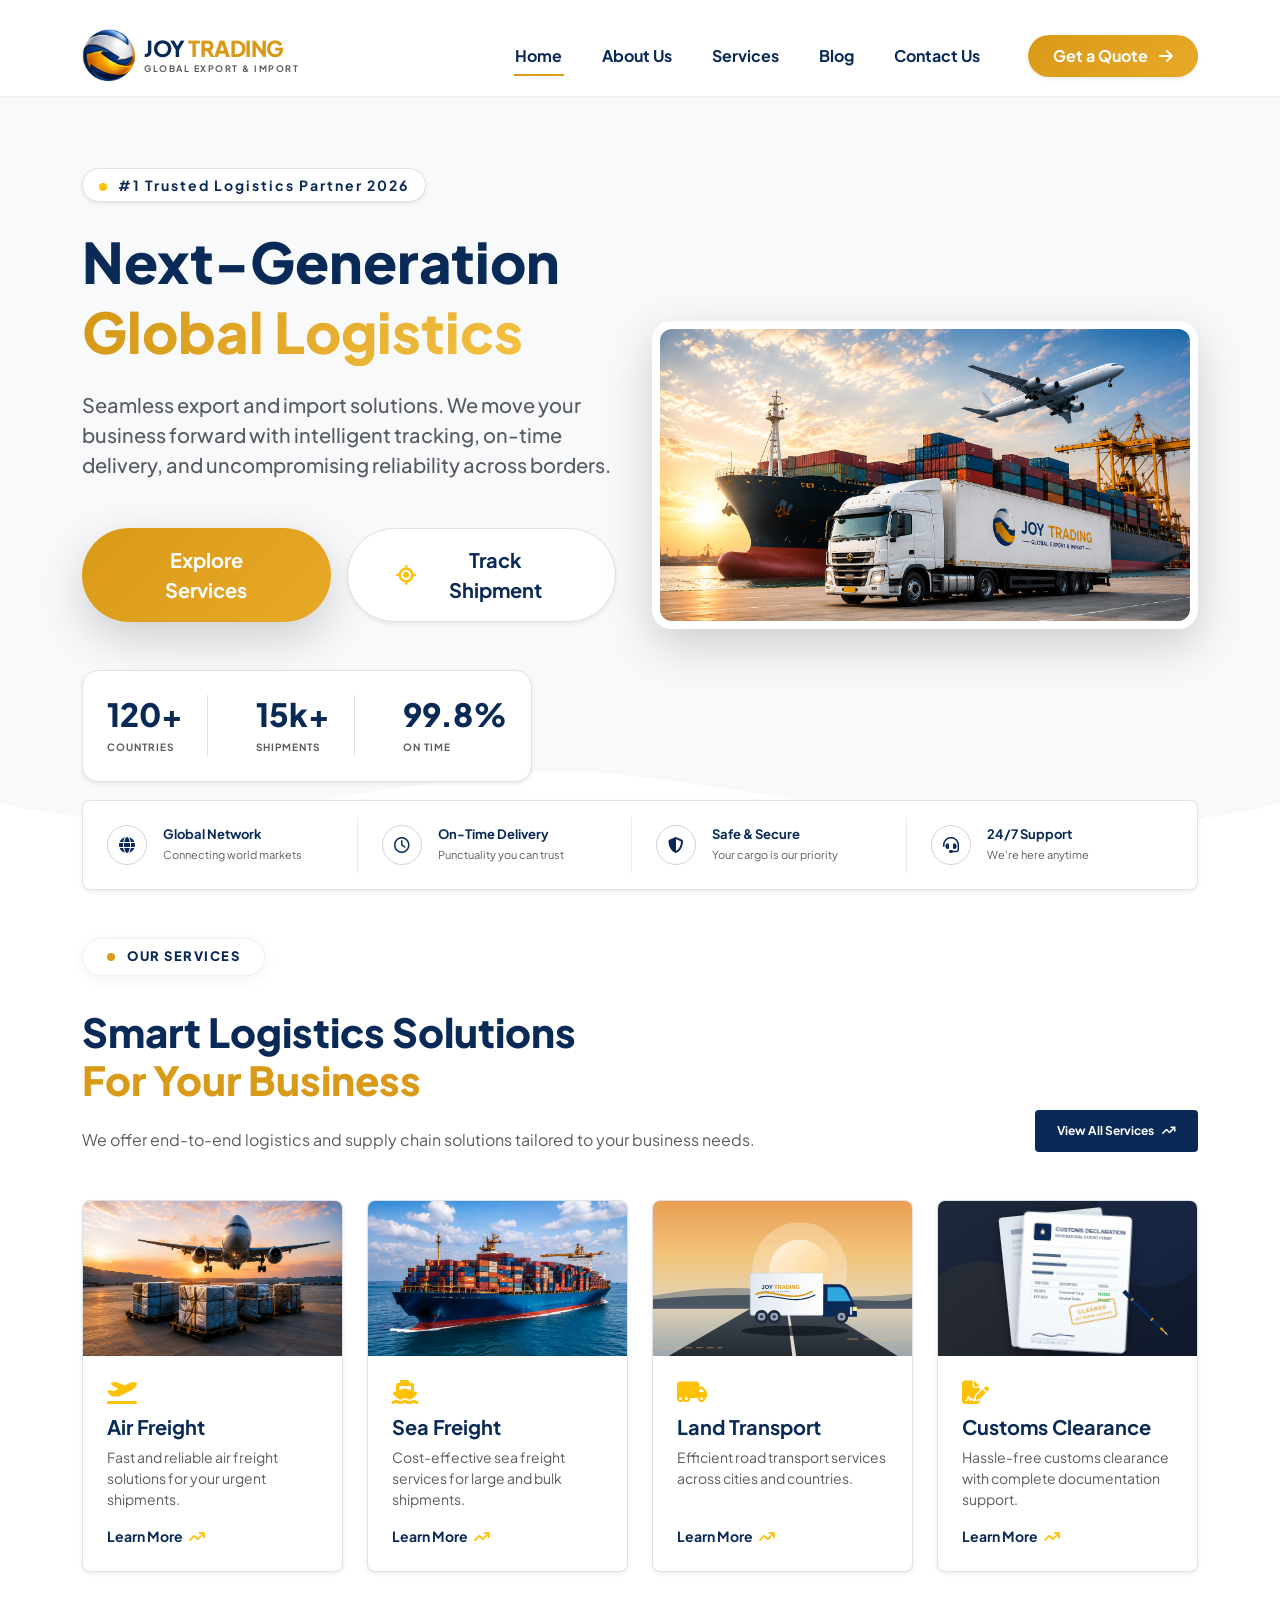
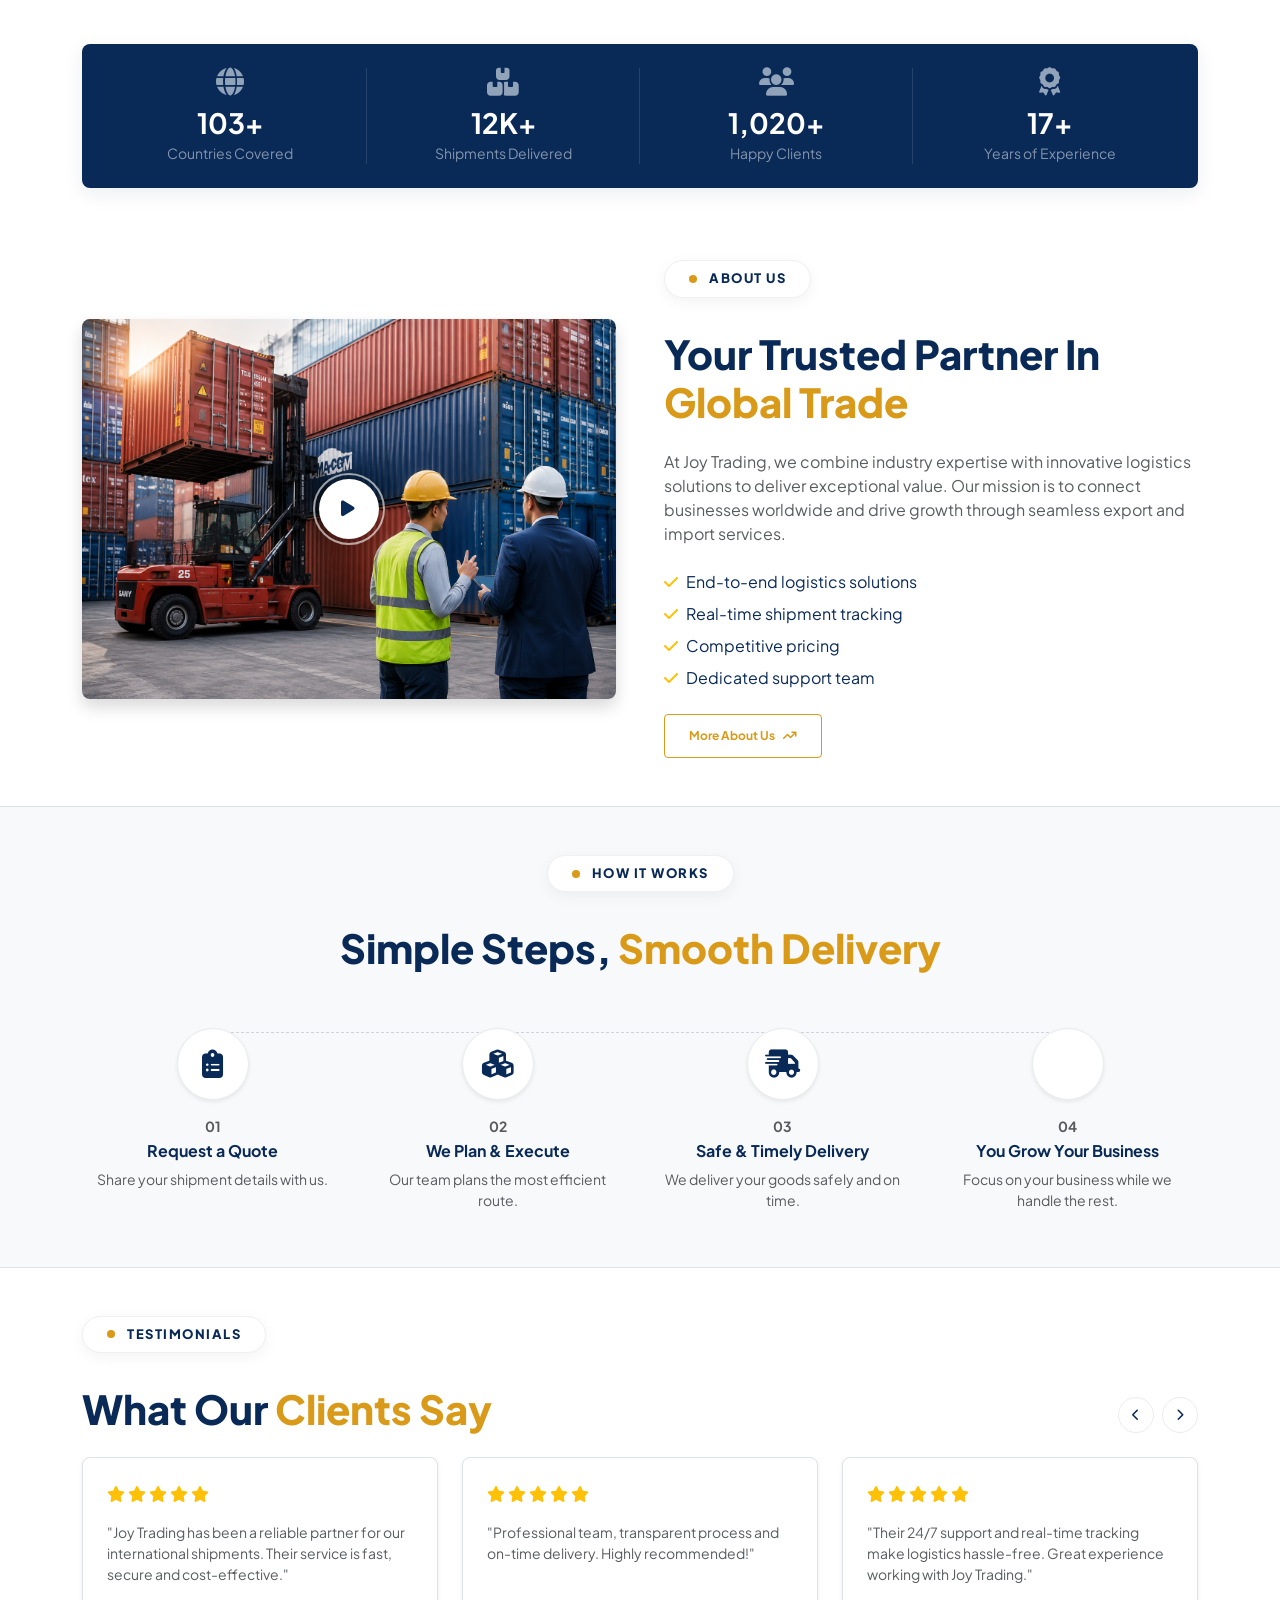
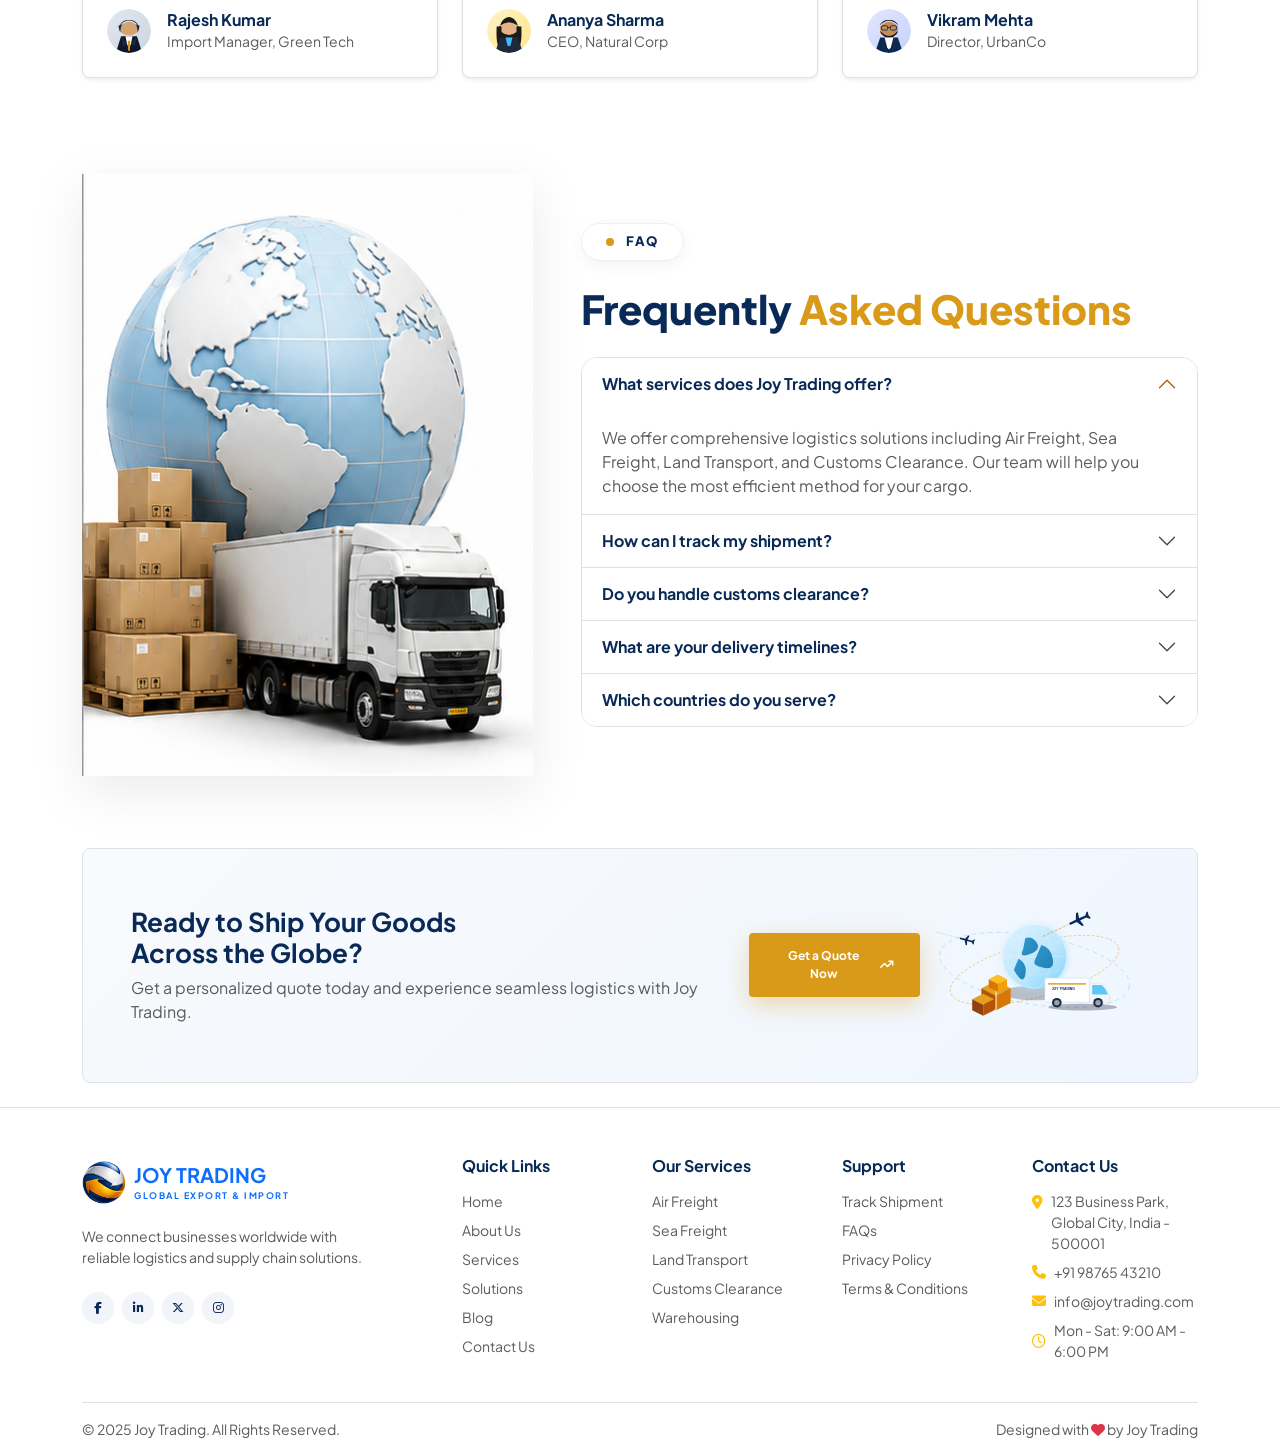
==== index.html @ 0ca192e7 "first commit" ====
<!DOCTYPE html>
<html lang="en">

<head>
    <meta charset="UTF-8">
    <meta name="viewport" content="width=device-width, initial-scale=1.0">
    <title>Joy Trading | Global Export & Import</title>
    <meta name="description"
        content="Joy Trading is your trusted partner in global export and import. Delivering excellence across the globe with reliable logistics and on-time delivery.">

    <!-- Bootstrap 5 CSS -->
    <link href="https://cdn.jsdelivr.net/npm/bootstrap@5.3.3/dist/css/bootstrap.min.css" rel="stylesheet">

    <!-- Google Fonts -->
    <link rel="preconnect" href="https://fonts.googleapis.com">
    <link rel="preconnect" href="https://fonts.gstatic.com" crossorigin>
    <link
        href="https://fonts.googleapis.com/css2?family=Plus+Jakarta+Sans:ital,wght@0,300;0,400;0,500;0,600;0,700;0,800;1,400;1,600&display=swap"
        rel="stylesheet">

    <!-- Font Awesome Icons -->
    <link rel="stylesheet" href="https://cdnjs.cloudflare.com/ajax/libs/font-awesome/6.5.1/css/all.min.css">

    <!-- Custom CSS -->
    <link rel="stylesheet" href="assets/css/style.css">
</head>

<body>

    <!-- ================= PREMIUM HERO & HEADER WRAPPER ================= -->
    <div class="hero-wrapper position-relative">

        <!-- ================= 1. PREMIUM GLASS NAVBAR (LIGHT) ================= -->
        <nav class="navbar navbar-expand-lg glass-navbar-light w-100 position-absolute" style="z-index: 1030;"
            id="mainNavbar">
            <div class="container mt-3">
                <!-- Brand Logo -->
                <a class="navbar-brand d-flex align-items-center gap-2 logo" href="index.html">
                    <img src="assets/images/joytradinglogo.png" alt="Joy Trading Logo" class="logo-img">
                    <div class="logo-text text-navy">
                        <h2 class="m-0 text-navy">JOY <span class="text-gold">TRADING</span></h2>
                        <small class="text-muted">GLOBAL EXPORT & IMPORT</small>
                    </div>
                </a>

                <!-- Mobile Hamburger Toggle Button -->
                <button class="navbar-toggler menu-btn bg-white border shadow-sm" type="button"
                    data-bs-toggle="collapse" data-bs-target="#navbarContent" aria-controls="navbarContent"
                    aria-expanded="false" aria-label="Toggle navigation">
                    <i class="fa-solid fa-bars text-navy fs-4" id="menuToggleIcon"></i>
                </button>

                <!-- Navigation Links -->
                <div class="collapse navbar-collapse justify-content-end glass-mobile-menu-light" id="navbarContent">
                    <ul class="navbar-nav align-items-lg-center gap-lg-4 gap-3 my-3 my-lg-0 p-3 p-lg-0">
                        <li class="nav-item">
                            <a class="nav-link text-navy active fw-bold position-relative nav-hover-effect-light"
                                href="index.html">Home</a>
                        </li>
                        <li class="nav-item">
                            <a class="nav-link text-navy fw-bold position-relative nav-hover-effect-light"
                                href="about.html">About Us</a>
                        </li>
                        <li class="nav-item">
                            <a class="nav-link text-navy fw-bold position-relative nav-hover-effect-light"
                                href="#services">Services</a>
                        </li>
                        <li class="nav-item">
                            <a class="nav-link text-navy fw-bold position-relative nav-hover-effect-light"
                                href="#testimonials">Blog</a>
                        </li>
                        <li class="nav-item">
                            <a class="nav-link text-navy fw-bold position-relative nav-hover-effect-light"
                                href="#contact">Contact Us</a>
                        </li>
                        <li class="nav-item ms-lg-3 mt-3 mt-lg-0">
                            <a href="#quote"
                                class="btn btn-gold-glow w-100 text-decoration-none px-4 py-2 fw-bold text-white shadow-sm rounded-pill">
                                Get a Quote <i class="fa-solid fa-arrow-right ms-2"></i>
                            </a>
                        </li>
                    </ul>
                </div>
            </div>
        </nav>

        <!-- ================= 2. DYNAMIC HERO SECTION (LIGHT) ================= -->
        <section class="hero-premium-light d-flex align-items-center" id="home">
            <div class="container position-relative z-3 pt-5 mt-5 pb-5">
                <div class="row align-items-stretch pt-5 mt-4">
                    <!-- Text Content -->
                    <div class="col-lg-6 col-xl-6 text-start pe-lg-4 d-flex flex-column justify-content-center">
                        <div
                            class="hero-badge mb-4 d-inline-block px-3 py-1 rounded-pill bg-white border shadow-sm align-self-start">
                            <span class="badge-dot pulse d-inline-block rounded-circle bg-warning me-2"
                                style="width: 8px; height: 8px;"></span>
                            <span class="badge-text text-navy fw-bold small tracking-wide">#1 Trusted Logistics Partner
                                2026</span>
                        </div>

                        <h1 class="hero-title-main display-4 fw-black text-navy mb-4 lh-sm">
                            Next-Generation <br>
                            <span class="text-gradient-gold">Global Logistics</span>
                        </h1>

                        <p class="hero-subtitle text-muted fs-5 mb-5" style="max-width: 550px; font-weight: 500;">
                            Seamless export and import solutions. We move your business forward with intelligent
                            tracking, on-time delivery, and uncompromising reliability across borders.
                        </p>

                        <div class="hero-cta-group d-flex flex-column flex-sm-row gap-3 mb-5">
                            <a href="#services"
                                class="btn btn-gold-glow btn-lg px-5 py-3 rounded-pill fw-bold text-white border-0 shadow-lg d-inline-flex justify-content-center align-items-center transition-all">
                                Explore Services
                            </a>
                            <a href="#tracking"
                                class="btn btn-white-glass btn-lg px-5 py-3 rounded-pill fw-bold text-navy d-inline-flex justify-content-center align-items-center shadow-sm border transition-all bg-white">
                                <i class="fa-solid fa-location-crosshairs me-2 text-warning"></i> Track Shipment
                            </a>
                        </div>

                        <!-- Floating Glass Stats Box -->
                        <div
                            class="hero-stats-glass p-4 rounded-4 shadow-sm bg-white border d-inline-block align-self-start">
                            <div class="d-flex align-items-center gap-4 gap-md-5 text-start flex-wrap flex-md-nowrap">
                                <div class="stat-item pe-md-4 border-end">
                                    <h2 class="text-navy fw-black mb-0">120+</h2>
                                    <small class="text-muted text-uppercase fw-bold"
                                        style="letter-spacing: 1px; font-size: 10px;">Countries</small>
                                </div>
                                <div class="stat-item pe-md-4 border-end">
                                    <h2 class="text-navy fw-black mb-0">15k+</h2>
                                    <small class="text-muted text-uppercase fw-bold"
                                        style="letter-spacing: 1px; font-size: 10px;">Shipments</small>
                                </div>
                                <div class="stat-item">
                                    <h2 class="text-navy fw-black mb-0 text-warning">99.8%</h2>
                                    <small class="text-muted text-uppercase fw-bold"
                                        style="letter-spacing: 1px; font-size: 10px;">On Time</small>
                                </div>
                            </div>
                        </div>
                    </div>

                    <!-- Image Content -->
                    <div class="col-lg-6 col-xl-6 mt-5 mt-lg-0 text-center d-flex align-items-center">
                        <img src="assets/images/home_image.png" alt="Joy Trading Global Logistics"
                            class="img-fluid shadow-lg w-100" style="border-radius: 20px; border: 8px solid white;">
                    </div>
                </div>
            </div>

            <!-- Bottom curved wave -->
            <div class="hero-bottom-shape position-absolute bottom-0 start-0 w-100 overflow-hidden"
                style="line-height: 0; z-index: 2;">
                <svg viewBox="0 0 1920 120" xmlns="http://www.w3.org/2000/svg" preserveAspectRatio="none"
                    style="width: 100%; height: 80px; display: block;">
                    <path fill="#ffffff" d="M0,80 C320,160 640,0 960,40 C1280,80 1600,160 1920,80 L1920,120 L0,120 Z">
                    </path>
                </svg>
            </div>
        </section>
    </div>

    <!-- ================= 4. FLOATING 4-FEATURE BAR ================= -->
    <div class="container features-wrapper">
        <div class="features-card bg-white shadow-sm border rounded-3 p-3">
            <div class="row g-3">
                <div class="col-lg-3 col-md-6 col-12">
                    <div class="feature-item d-flex align-items-center gap-3 p-2">
                        <div class="feature-icon">
                            <i class="fa-solid fa-globe"></i>
                        </div>
                        <div class="feature-info">
                            <h4 class="mb-1">Global Network</h4>
                            <p class="mb-0 text-muted">Connecting world markets</p>
                        </div>
                    </div>
                </div>

                <div class="col-lg-3 col-md-6 col-12">
                    <div class="feature-item d-flex align-items-center gap-3 p-2">
                        <div class="feature-icon">
                            <i class="fa-regular fa-clock"></i>
                        </div>
                        <div class="feature-info">
                            <h4 class="mb-1">On-Time Delivery</h4>
                            <p class="mb-0 text-muted">Punctuality you can trust</p>
                        </div>
                    </div>
                </div>

                <div class="col-lg-3 col-md-6 col-12">
                    <div class="feature-item d-flex align-items-center gap-3 p-2">
                        <div class="feature-icon">
                            <i class="fa-solid fa-shield-halved"></i>
                        </div>
                        <div class="feature-info">
                            <h4 class="mb-1">Safe & Secure</h4>
                            <p class="mb-0 text-muted">Your cargo is our priority</p>
                        </div>
                    </div>
                </div>

                <div class="col-lg-3 col-md-6 col-12">
                    <div class="feature-item d-flex align-items-center gap-3 p-2 border-0">
                        <div class="feature-icon">
                            <i class="fa-solid fa-headset"></i>
                        </div>
                        <div class="feature-info">
                            <h4 class="mb-1">24/7 Support</h4>
                            <p class="mb-0 text-muted">We're here anytime</p>
                        </div>
                    </div>
                </div>
            </div>
        </div>
    </div>

    <!-- ================= 5. OUR SERVICES SECTION ================= -->
    <section class="section services-section py-5" id="services">
        <div class="container">
            <!-- Section Header -->
            <div class="row align-items-end mb-4">
                <div class="col-lg-8 col-md-7 col-12">
                    <span class="section-badge">OUR SERVICES</span>
                    <h2 class="display-6 fw-black text-navy my-3 mb-4">
                        Smart Logistics Solutions<br>
                        <span class="text-gold">For Your Business</span>
                    </h2>
                    <p class="section-description text-muted mb-0">
                        We offer end-to-end logistics and supply chain solutions tailored to your business needs.
                    </p>
                </div>
                <div class="col-lg-4 col-md-5 col-12 text-md-end mt-3 mt-md-0">
                    <a href="#services" class="btn btn-dark-custom">
                        View All Services <i class="fa-solid fa-arrow-trend-up ms-2"></i>
                    </a>
                </div>
            </div>

            <!-- 4 Services Grid -->
            <div class="row g-4 mt-2">
                <!-- 1. AIR FREIGHT -->
                <!-- Image Path: assets/images/service1.png -->
                <div class="col-lg-3 col-md-6 col-12">
                    <div
                        class="service-card h-100 bg-white border rounded-3 overflow-hidden shadow-sm d-flex flex-column">
                        <div class="service-img-wrap">
                            <img src="assets/images/service1.png" alt="Air Freight" class="w-100 object-fit-cover"
                                onerror="this.src='assets/images/service1.png'">
                        </div>
                        <div class="service-body p-4 d-flex flex-column flex-grow-1">
                            <div class="service-small-icon mb-2">
                                <i class="fa-solid fa-plane-departure text-warning fs-4"></i>
                            </div>
                            <h3 class="fs-5 fw-bold mb-2">Air Freight</h3>
                            <p class="text-muted small mb-3 flex-grow-1">
                                Fast and reliable air freight solutions for your urgent shipments.
                            </p>
                            <a href="#quote" class="service-link text-decoration-none fw-bold small mt-auto">
                                Learn More <i class="fa-solid fa-arrow-trend-up text-warning ms-1"></i>
                            </a>
                        </div>
                    </div>
                </div>

                <!-- 2. SEA FREIGHT -->
                <!-- Image Path: assets/images/service2.png -->
                <div class="col-lg-3 col-md-6 col-12">
                    <div
                        class="service-card h-100 bg-white border rounded-3 overflow-hidden shadow-sm d-flex flex-column">
                        <div class="service-img-wrap">
                            <img src="assets/images/service2.png" alt="Sea Freight" class="w-100 object-fit-cover"
                                onerror="this.src='assets/images/service2.png'">
                        </div>
                        <div class="service-body p-4 d-flex flex-column flex-grow-1">
                            <div class="service-small-icon mb-2">
                                <i class="fa-solid fa-ship text-warning fs-4"></i>
                            </div>
                            <h3 class="fs-5 fw-bold mb-2">Sea Freight</h3>
                            <p class="text-muted small mb-3 flex-grow-1">
                                Cost-effective sea freight services for large and bulk shipments.
                            </p>
                            <a href="#quote" class="service-link text-decoration-none fw-bold small mt-auto">
                                Learn More <i class="fa-solid fa-arrow-trend-up text-warning ms-1"></i>
                            </a>
                        </div>
                    </div>
                </div>

                <!-- 3. LAND TRANSPORT -->
                <!-- Image Path: assets/images/service3.png (fallback: assets/images/service_land.svg) -->
                <div class="col-lg-3 col-md-6 col-12">
                    <div
                        class="service-card h-100 bg-white border rounded-3 overflow-hidden shadow-sm d-flex flex-column">
                        <div class="service-img-wrap">
                            <img src="assets/images/service3.png" alt="Land Transport" class="w-100 object-fit-cover"
                                onerror="this.src='assets/images/service_land.svg'">
                        </div>
                        <div class="service-body p-4 d-flex flex-column flex-grow-1">
                            <div class="service-small-icon mb-2">
                                <i class="fa-solid fa-truck-moving text-warning fs-4"></i>
                            </div>
                            <h3 class="fs-5 fw-bold mb-2">Land Transport</h3>
                            <p class="text-muted small mb-3 flex-grow-1">
                                Efficient road transport services across cities and countries.
                            </p>
                            <a href="#quote" class="service-link text-decoration-none fw-bold small mt-auto">
                                Learn More <i class="fa-solid fa-arrow-trend-up text-warning ms-1"></i>
                            </a>
                        </div>
                    </div>
                </div>

                <!-- 4. CUSTOMS CLEARANCE -->
                <!-- Image Path: assets/images/service4.png (fallback: assets/images/service_customs.svg) -->
                <div class="col-lg-3 col-md-6 col-12">
                    <div
                        class="service-card h-100 bg-white border rounded-3 overflow-hidden shadow-sm d-flex flex-column">
                        <div class="service-img-wrap">
                            <img src="assets/images/service4.png" alt="Customs Clearance" class="w-100 object-fit-cover"
                                onerror="this.src='assets/images/service_customs.svg'">
                        </div>
                        <div class="service-body p-4 d-flex flex-column flex-grow-1">
                            <div class="service-small-icon mb-2">
                                <i class="fa-solid fa-file-signature text-warning fs-4"></i>
                            </div>
                            <h3 class="fs-5 fw-bold mb-2">Customs Clearance</h3>
                            <p class="text-muted small mb-3 flex-grow-1">
                                Hassle-free customs clearance with complete documentation support.
                            </p>
                            <a href="#quote" class="service-link text-decoration-none fw-bold small mt-auto">
                                Learn More <i class="fa-solid fa-arrow-trend-up text-warning ms-1"></i>
                            </a>
                        </div>
                    </div>
                </div>
            </div>
        </div>
    </section>

    <!-- ================= 6. STATISTICS BAR ================= -->
    <section class="stats-section my-4">
        <div class="container">
            <div class="stats-card rounded-3 p-4">
                <div class="row g-4 text-center">
                    <div class="col-lg-3 col-6 border-end-lg">
                        <div class="stat-icon mb-2"><i class="fa-solid fa-globe fs-3"></i></div>
                        <h3 class="counter text-white fw-bold mb-1" data-target="120" data-suffix="+">120+</h3>
                        <p class="text-white-50 mb-0 small">Countries Covered</p>
                    </div>
                    <div class="col-lg-3 col-6 border-end-lg">
                        <div class="stat-icon mb-2"><i class="fa-solid fa-boxes-stacked fs-3"></i></div>
                        <h3 class="counter text-white fw-bold mb-1" data-target="15" data-suffix="K+">15K+</h3>
                        <p class="text-white-50 mb-0 small">Shipments Delivered</p>
                    </div>
                    <div class="col-lg-3 col-6 border-end-lg">
                        <div class="stat-icon mb-2"><i class="fa-solid fa-users fs-3"></i></div>
                        <h3 class="counter text-white fw-bold mb-1" data-target="1200" data-suffix="+">1,200+</h3>
                        <p class="text-white-50 mb-0 small">Happy Clients</p>
                    </div>
                    <div class="col-lg-3 col-6">
                        <div class="stat-icon mb-2"><i class="fa-solid fa-award fs-3"></i></div>
                        <h3 class="counter text-white fw-bold mb-1" data-target="20" data-suffix="+">20+</h3>
                        <p class="text-white-50 mb-0 small">Years of Experience</p>
                    </div>
                </div>
            </div>
        </div>
    </section>

    <!-- ================= 7. ABOUT US SECTION ================= -->
    <!-- Image Path: assets/images/about.png -->
    <section class="section about-section py-5" id="about">
        <div class="container">
            <div class="row align-items-center g-5">
                <div class="col-lg-6 col-12">
                    <div class="about-image position-relative rounded-3 overflow-hidden shadow">
                        <img src="assets/images/about.png" alt="About Joy Trading" class="w-100 object-fit-cover"
                            style="height: 380px;">
                        <button class="play-button position-absolute top-50 start-50 translate-middle" id="videoPlayBtn"
                            aria-label="Play Video">
                            <i class="fa-solid fa-play"></i>
                        </button>
                    </div>
                </div>

                <div class="col-lg-6 col-12">
                    <div class="about-content">
                        <span class="section-badge">ABOUT US</span>
                        <h2 class="display-6 fw-black text-navy my-3 mb-4">
                            Your Trusted Partner In<br>
                            <span class="text-gold">Global Trade</span>
                        </h2>
                        <p class="text-muted my-3">
                            At Joy Trading, we combine industry expertise with innovative logistics solutions to deliver
                            exceptional value. Our mission is to connect businesses worldwide and drive growth through
                            seamless export and import services.
                        </p>

                        <ul class="check-list list-unstyled my-4">
                            <li class="mb-2 d-flex align-items-center"><i
                                    class="fa-solid fa-check text-warning me-2 fw-bold"></i> End-to-end logistics
                                solutions</li>
                            <li class="mb-2 d-flex align-items-center"><i
                                    class="fa-solid fa-check text-warning me-2 fw-bold"></i> Real-time shipment tracking
                            </li>
                            <li class="mb-2 d-flex align-items-center"><i
                                    class="fa-solid fa-check text-warning me-2 fw-bold"></i> Competitive pricing</li>
                            <li class="mb-2 d-flex align-items-center"><i
                                    class="fa-solid fa-check text-warning me-2 fw-bold"></i> Dedicated support team</li>
                        </ul>

                        <a href="#contact" class="btn btn-outline-gold">
                            More About Us <i class="fa-solid fa-arrow-trend-up ms-2"></i>
                        </a>
                    </div>
                </div>
            </div>
        </div>
    </section>

    <!-- ================= 8. HOW IT WORKS SECTION ================= -->
    <section class="section process-section py-5 bg-light border-top border-bottom" id="how-it-works">
        <div class="container">
            <div class="text-center mb-5">
                <span class="section-badge">HOW IT WORKS</span>
                <h2 class="display-6 fw-black text-navy my-3 mb-4">Simple Steps, <span class="text-gold">Smooth Delivery</span></h2>
            </div>

            <div class="process-wrapper position-relative">
                <div class="process-line d-none d-lg-block"></div>
                <div class="row g-4 position-relative z-1 text-center">
                    <!-- Step 1 -->
                    <div class="col-lg-3 col-md-6 col-12">
                        <div class="process-item p-2">
                            <div
                                class="process-icon mb-3 mx-auto bg-white rounded-circle shadow-sm d-flex align-items-center justify-content-center">
                                <i class="fa-solid fa-clipboard-list text-primary fs-3"></i>
                            </div>
                            <span class="step-num text-muted fw-bold small d-block mb-1">01</span>
                            <h4 class="fs-6 fw-bold mb-2">Request a Quote</h4>
                            <p class="text-muted small mb-0">Share your shipment details with us.</p>
                        </div>
                    </div>

                    <!-- Step 2 -->
                    <div class="col-lg-3 col-md-6 col-12">
                        <div class="process-item p-2">
                            <div
                                class="process-icon mb-3 mx-auto bg-white rounded-circle shadow-sm d-flex align-items-center justify-content-center">
                                <i class="fa-solid fa-cubes text-primary fs-3"></i>
                            </div>
                            <span class="step-num text-muted fw-bold small d-block mb-1">02</span>
                            <h4 class="fs-6 fw-bold mb-2">We Plan & Execute</h4>
                            <p class="text-muted small mb-0">Our team plans the most efficient route.</p>
                        </div>
                    </div>

                    <!-- Step 3 -->
                    <div class="col-lg-3 col-md-6 col-12">
                        <div class="process-item p-2">
                            <div
                                class="process-icon mb-3 mx-auto bg-white rounded-circle shadow-sm d-flex align-items-center justify-content-center">
                                <i class="fa-solid fa-truck-fast text-primary fs-3"></i>
                            </div>
                            <span class="step-num text-muted fw-bold small d-block mb-1">03</span>
                            <h4 class="fs-6 fw-bold mb-2">Safe & Timely Delivery</h4>
                            <p class="text-muted small mb-0">We deliver your goods safely and on time.</p>
                        </div>
                    </div>

                    <!-- Step 4 -->
                    <div class="col-lg-3 col-md-6 col-12">
                        <div class="process-item p-2">
                            <div
                                class="process-icon mb-3 mx-auto bg-white rounded-circle shadow-sm d-flex align-items-center justify-content-center">
                                <i class="fa-solid fa-shield-check text-primary fs-3"></i>
                            </div>
                            <span class="step-num text-muted fw-bold small d-block mb-1">04</span>
                            <h4 class="fs-6 fw-bold mb-2">You Grow Your Business</h4>
                            <p class="text-muted small mb-0">Focus on your business while we handle the rest.</p>
                        </div>
                    </div>
                </div>
            </div>
        </div>
    </section>

    <!-- ================= 9. TESTIMONIALS SECTION ================= -->
    <section class="section testimonials-section py-5" id="testimonials">
        <div class="container">
            <div class="d-flex align-items-end justify-content-between mb-4">
                <div>
                    <span class="section-badge">TESTIMONIALS</span>
                    <h2 class="display-6 fw-black text-navy mb-0 mt-3">What Our <span class="text-gold">Clients Say</span></h2>
                </div>
                <div class="slider-arrows d-flex gap-2">
                    <button class="slider-btn prev-btn btn btn-outline-secondary rounded-circle" id="prevTestimonial"
                        aria-label="Previous">
                        <i class="fa-solid fa-chevron-left"></i>
                    </button>
                    <button class="slider-btn next-btn btn btn-outline-secondary rounded-circle" id="nextTestimonial"
                        aria-label="Next">
                        <i class="fa-solid fa-chevron-right"></i>
                    </button>
                </div>
            </div>

            <div class="row g-4" id="testimonialTrack">
                <!-- Testimonial 1 -->
                <!-- Image Path: assets/images/client1.png (fallback: assets/images/avatar1.svg) -->
                <div class="col-lg-4 col-md-6 col-12">
                    <div class="testimonial-card h-100 bg-white border rounded-3 p-4 shadow-sm d-flex flex-column">
                        <div class="stars text-warning mb-3">
                            <i class="fa-solid fa-star"></i>
                            <i class="fa-solid fa-star"></i>
                            <i class="fa-solid fa-star"></i>
                            <i class="fa-solid fa-star"></i>
                            <i class="fa-solid fa-star"></i>
                        </div>
                        <p class="testimonial-text text-muted small mb-4 flex-grow-1">
                            "Joy Trading has been a reliable partner for our international shipments. Their service is
                            fast, secure and cost-effective."
                        </p>
                        <div class="customer-info d-flex align-items-center gap-3 mt-auto">
                            <div class="customer-avatar rounded-circle overflow-hidden"
                                style="width: 44px; height: 44px;">
                                <img src="assets/images/client1.png" alt="Rajesh Kumar"
                                    class="w-100 h-100 object-fit-cover" onerror="this.src='assets/images/avatar1.svg'">
                            </div>
                            <div class="customer-details">
                                <h4 class="fs-6 fw-bold mb-0">Rajesh Kumar</h4>
                                <span class="text-muted small">Import Manager, Green Tech</span>
                            </div>
                        </div>
                    </div>
                </div>

                <!-- Testimonial 2 -->
                <!-- Image Path: assets/images/client2.png (fallback: assets/images/avatar2.svg) -->
                <div class="col-lg-4 col-md-6 col-12">
                    <div class="testimonial-card h-100 bg-white border rounded-3 p-4 shadow-sm d-flex flex-column">
                        <div class="stars text-warning mb-3">
                            <i class="fa-solid fa-star"></i>
                            <i class="fa-solid fa-star"></i>
                            <i class="fa-solid fa-star"></i>
                            <i class="fa-solid fa-star"></i>
                            <i class="fa-solid fa-star"></i>
                        </div>
                        <p class="testimonial-text text-muted small mb-4 flex-grow-1">
                            "Professional team, transparent process and on-time delivery. Highly recommended!"
                        </p>
                        <div class="customer-info d-flex align-items-center gap-3 mt-auto">
                            <div class="customer-avatar rounded-circle overflow-hidden"
                                style="width: 44px; height: 44px;">
                                <img src="assets/images/client2.png" alt="Ananya Sharma"
                                    class="w-100 h-100 object-fit-cover" onerror="this.src='assets/images/avatar2.svg'">
                            </div>
                            <div class="customer-details">
                                <h4 class="fs-6 fw-bold mb-0">Ananya Sharma</h4>
                                <span class="text-muted small">CEO, Natural Corp</span>
                            </div>
                        </div>
                    </div>
                </div>

                <!-- Testimonial 3 -->
                <!-- Image Path: assets/images/client3.png (fallback: assets/images/avatar3.svg) -->
                <div class="col-lg-4 col-md-6 col-12">
                    <div class="testimonial-card h-100 bg-white border rounded-3 p-4 shadow-sm d-flex flex-column">
                        <div class="stars text-warning mb-3">
                            <i class="fa-solid fa-star"></i>
                            <i class="fa-solid fa-star"></i>
                            <i class="fa-solid fa-star"></i>
                            <i class="fa-solid fa-star"></i>
                            <i class="fa-solid fa-star"></i>
                        </div>
                        <p class="testimonial-text text-muted small mb-4 flex-grow-1">
                            "Their 24/7 support and real-time tracking make logistics hassle-free. Great experience
                            working with Joy Trading."
                        </p>
                        <div class="customer-info d-flex align-items-center gap-3 mt-auto">
                            <div class="customer-avatar rounded-circle overflow-hidden"
                                style="width: 44px; height: 44px;">
                                <img src="assets/images/client3.png" alt="Vikram Mehta"
                                    class="w-100 h-100 object-fit-cover" onerror="this.src='assets/images/avatar3.svg'">
                            </div>
                            <div class="customer-details">
                                <h4 class="fs-6 fw-bold mb-0">Vikram Mehta</h4>
                                <span class="text-muted small">Director, UrbanCo</span>
                            </div>
                        </div>
                    </div>
                </div>
            </div>
        </div>
    </section>

    <!-- ================= 9.5 FAQ SECTION ================= -->
    <section class="faq-section py-5 bg-white" id="faq">
        <div class="container">
            <div class="row align-items-center">
                <!-- Left Side: Image -->
                <div class="col-lg-5 mb-5 mb-lg-0 text-center d-flex align-items-center justify-content-center">
                    <img src="assets/images/faq_left_logistics_image.png" alt="Logistics FAQ" class="img-fluid"
                        style="max-width: 500px; width: 100%; height: auto; object-fit: contain; filter: drop-shadow(0 15px 25px rgba(0,0,0,0.08));">
                </div>

                <!-- Right Side: Content -->
                <div class="col-lg-7">
                    <div class="ps-lg-4">
                        <span class="section-badge">FAQ</span>
                        <h2 class="display-6 fw-black text-navy my-2 mb-4">Frequently <span class="text-gold">Asked Questions</span></h2>

                        <!-- FAQ Accordion Flush -->
                        <div class="accordion accordion-flush custom-flush-accordion border rounded-4 overflow-hidden"
                            id="faqAccordion">

                            <!-- FAQ Item 1 -->
                            <div class="accordion-item border-bottom">
                                <h2 class="accordion-header" id="faqHeadingOne">
                                    <button class="accordion-button text-navy fw-bold" type="button"
                                        data-bs-toggle="collapse" data-bs-target="#faqCollapseOne" aria-expanded="true"
                                        aria-controls="faqCollapseOne">
                                        What services does Joy Trading offer?
                                    </button>
                                </h2>
                                <div id="faqCollapseOne" class="accordion-collapse collapse show"
                                    aria-labelledby="faqHeadingOne" data-bs-parent="#faqAccordion">
                                    <div class="accordion-body text-muted">
                                        We offer comprehensive logistics solutions including Air Freight, Sea Freight,
                                        Land Transport, and Customs Clearance. Our team will help you choose the most
                                        efficient method for your cargo.
                                    </div>
                                </div>
                            </div>

                            <!-- FAQ Item 2 -->
                            <div class="accordion-item border-bottom">
                                <h2 class="accordion-header" id="faqHeadingTwo">
                                    <button class="accordion-button collapsed text-navy fw-bold" type="button"
                                        data-bs-toggle="collapse" data-bs-target="#faqCollapseTwo" aria-expanded="false"
                                        aria-controls="faqCollapseTwo">
                                        How can I track my shipment?
                                    </button>
                                </h2>
                                <div id="faqCollapseTwo" class="accordion-collapse collapse"
                                    aria-labelledby="faqHeadingTwo" data-bs-parent="#faqAccordion">
                                    <div class="accordion-body text-muted">
                                        We provide real-time tracking for all shipments. Once dispatched, you will
                                        receive a tracking link to monitor your cargo 24/7 through our tracking portal.
                                    </div>
                                </div>
                            </div>

                            <!-- FAQ Item 3 -->
                            <div class="accordion-item border-bottom">
                                <h2 class="accordion-header" id="faqHeadingThree">
                                    <button class="accordion-button collapsed text-navy fw-bold" type="button"
                                        data-bs-toggle="collapse" data-bs-target="#faqCollapseThree"
                                        aria-expanded="false" aria-controls="faqCollapseThree">
                                        Do you handle customs clearance?
                                    </button>
                                </h2>
                                <div id="faqCollapseThree" class="accordion-collapse collapse"
                                    aria-labelledby="faqHeadingThree" data-bs-parent="#faqAccordion">
                                    <div class="accordion-body text-muted">
                                        Yes, our experts handle all documentation and regulatory compliance to ensure
                                        smooth international customs clearance without delays.
                                    </div>
                                </div>
                            </div>

                            <!-- FAQ Item 4 -->
                            <div class="accordion-item border-bottom">
                                <h2 class="accordion-header" id="faqHeadingFour">
                                    <button class="accordion-button collapsed text-navy fw-bold" type="button"
                                        data-bs-toggle="collapse" data-bs-target="#faqCollapseFour"
                                        aria-expanded="false" aria-controls="faqCollapseFour">
                                        What are your delivery timelines?
                                    </button>
                                </h2>
                                <div id="faqCollapseFour" class="accordion-collapse collapse"
                                    aria-labelledby="faqHeadingFour" data-bs-parent="#faqAccordion">
                                    <div class="accordion-body text-muted">
                                        Timelines vary based on destination and service chosen. Air freight is the
                                        fastest, while sea freight is more economical for longer transit times.
                                    </div>
                                </div>
                            </div>

                            <!-- FAQ Item 5 -->
                            <div class="accordion-item">
                                <h2 class="accordion-header" id="faqHeadingFive">
                                    <button class="accordion-button collapsed text-navy fw-bold" type="button"
                                        data-bs-toggle="collapse" data-bs-target="#faqCollapseFive"
                                        aria-expanded="false" aria-controls="faqCollapseFive">
                                        Which countries do you serve?
                                    </button>
                                </h2>
                                <div id="faqCollapseFive" class="accordion-collapse collapse"
                                    aria-labelledby="faqHeadingFive" data-bs-parent="#faqAccordion">
                                    <div class="accordion-body text-muted">
                                        We have a strong global network covering over 120 countries, ensuring seamless
                                        operations worldwide.
                                    </div>
                                </div>
                            </div>

                        </div>
                    </div>
                </div>
            </div>
        </div>
    </section>

    <!-- ================= 10. CTA SECTION ================= -->
    <!-- Image Path: assets/images/cta_image.png (fallback: assets/images/cta_globe.svg) -->
    <section class="cta-section py-4" id="quote">
        <div class="container">
            <div
                class="cta-card border rounded-3 p-lg-5 p-4 d-flex flex-column flex-lg-row align-items-center justify-content-between position-relative overflow-hidden">
                <div class="cta-content z-2 text-center text-lg-start mb-4 mb-lg-0">
                    <h2 class="fw-bold mb-2">Ready to Ship Your Goods<br class="d-none d-lg-block">Across the Globe?
                    </h2>
                    <p class="text-muted mb-0">Get a personalized quote today and experience seamless logistics with Joy
                        Trading.</p>
                </div>
                <div class="cta-action z-2">
                    <a href="#contact" class="btn btn-gold-solid">
                        Get a Quote Now <i class="fa-solid fa-arrow-trend-up ms-2"></i>
                    </a>
                </div>
                <div class="cta-graphic z-1 mt-4 mt-lg-0">
                    <img src="assets/images/cta_image.png" alt="Global Shipping" class="img-fluid"
                        onerror="this.src='assets/images/cta_globe.svg'" style="max-height: 140px;">
                </div>
            </div>
        </div>
    </section>

    <!-- ================= 11. FOOTER ================= -->
    <footer class="footer pt-5 pb-3 border-top bg-white" id="contact">
        <div class="container">
            <div class="row g-4">
                <!-- Column 1: Company Logo & Socials -->
                <!-- Image Path: assets/images/joylogo.png -->
                <div class="col-lg-4 col-md-6 col-12">
                    <a href="index.html" class="d-flex align-items-center gap-2 logo text-decoration-none mb-3">
                        <img src="assets/images/joytradinglogo.png" alt="Joy Trading Logo" class="logo-img"
                            style="width: 44px;">
                        <div class="logo-text">
                            <h3 class="m-0 fs-5 fw-bold">JOY <span>TRADING</span></h3>
                            <small>GLOBAL EXPORT & IMPORT</small>
                        </div>
                    </a>
                    <p class="text-muted small mb-4" style="max-width: 300px;">
                        We connect businesses worldwide with reliable logistics and supply chain solutions.
                    </p>
                    <div class="social-icons d-flex gap-2">
                        <a href="#"
                            class="social-btn rounded-circle d-flex align-items-center justify-content-center text-decoration-none"
                            aria-label="Facebook"><i class="fa-brands fa-facebook-f"></i></a>
                        <a href="#"
                            class="social-btn rounded-circle d-flex align-items-center justify-content-center text-decoration-none"
                            aria-label="LinkedIn"><i class="fa-brands fa-linkedin-in"></i></a>
                        <a href="#"
                            class="social-btn rounded-circle d-flex align-items-center justify-content-center text-decoration-none"
                            aria-label="Twitter X"><i class="fa-brands fa-x-twitter"></i></a>
                        <a href="#"
                            class="social-btn rounded-circle d-flex align-items-center justify-content-center text-decoration-none"
                            aria-label="Instagram"><i class="fa-brands fa-instagram"></i></a>
                    </div>
                </div>

                <!-- Column 2: Quick Links -->
                <div class="col-lg-2 col-md-6 col-6">
                    <h4 class="fs-6 fw-bold mb-3">Quick Links</h4>
                    <ul class="list-unstyled small">
                        <li class="mb-2"><a href="index.html"
                                class="text-muted text-decoration-none footer-link">Home</a></li>
                        <li class="mb-2"><a href="about.html" class="text-muted text-decoration-none footer-link">About
                                Us</a></li>
                        <li class="mb-2"><a href="#services"
                                class="text-muted text-decoration-none footer-link">Services</a></li>
                        <li class="mb-2"><a href="#solutions"
                                class="text-muted text-decoration-none footer-link">Solutions</a></li>
                        <li class="mb-2"><a href="#testimonials"
                                class="text-muted text-decoration-none footer-link">Blog</a></li>
                        <li class="mb-2"><a href="#contact" class="text-muted text-decoration-none footer-link">Contact
                                Us</a></li>
                    </ul>
                </div>

                <!-- Column 3: Our Services -->
                <div class="col-lg-2 col-md-6 col-6">
                    <h4 class="fs-6 fw-bold mb-3">Our Services</h4>
                    <ul class="list-unstyled small">
                        <li class="mb-2"><a href="#services" class="text-muted text-decoration-none footer-link">Air
                                Freight</a></li>
                        <li class="mb-2"><a href="#services" class="text-muted text-decoration-none footer-link">Sea
                                Freight</a></li>
                        <li class="mb-2"><a href="#services" class="text-muted text-decoration-none footer-link">Land
                                Transport</a></li>
                        <li class="mb-2"><a href="#services" class="text-muted text-decoration-none footer-link">Customs
                                Clearance</a></li>
                        <li class="mb-2"><a href="#services"
                                class="text-muted text-decoration-none footer-link">Warehousing</a></li>
                    </ul>
                </div>

                <!-- Column 4: Support -->
                <div class="col-lg-2 col-md-6 col-6">
                    <h4 class="fs-6 fw-bold mb-3">Support</h4>
                    <ul class="list-unstyled small">
                        <li class="mb-2"><a href="#tracking" class="text-muted text-decoration-none footer-link">Track
                                Shipment</a></li>
                        <li class="mb-2"><a href="#faqs" class="text-muted text-decoration-none footer-link">FAQs</a>
                        </li>
                        <li class="mb-2"><a href="#privacy" class="text-muted text-decoration-none footer-link">Privacy
                                Policy</a></li>
                        <li class="mb-2"><a href="#terms" class="text-muted text-decoration-none footer-link">Terms &
                                Conditions</a></li>
                    </ul>
                </div>

                <!-- Column 5: Contact Us -->
                <div class="col-lg-2 col-md-6 col-6">
                    <h4 class="fs-6 fw-bold mb-3">Contact Us</h4>
                    <ul class="list-unstyled small text-muted">
                        <li class="mb-2 d-flex align-items-start gap-2">
                            <i class="fa-solid fa-location-dot text-warning mt-1"></i>
                            <span>123 Business Park, Global City, India - 500001</span>
                        </li>
                        <li class="mb-2 d-flex align-items-center gap-2">
                            <i class="fa-solid fa-phone text-warning"></i>
                            <a href="tel:+919876543210" class="text-muted text-decoration-none">+91 98765 43210</a>
                        </li>
                        <li class="mb-2 d-flex align-items-center gap-2">
                            <i class="fa-solid fa-envelope text-warning"></i>
                            <a href="mailto:info@joytrading.com"
                                class="text-muted text-decoration-none">info@joytrading.com</a>
                        </li>
                        <li class="mb-2 d-flex align-items-center gap-2">
                            <i class="fa-regular fa-clock text-warning"></i>
                            <span>Mon - Sat: 9:00 AM - 6:00 PM</span>
                        </li>
                    </ul>
                </div>
            </div>

            <!-- Footer Bottom -->
            <div
                class="footer-bottom border-top pt-3 mt-4 d-flex flex-column flex-md-row align-items-center justify-content-between small text-muted">
                <p class="mb-2 mb-md-0">&copy; 2025 Joy Trading. All Rights Reserved.</p>
                <p class="mb-0">Designed with <i class="fa-solid fa-heart text-danger"></i> by Joy Trading</p>
            </div>
        </div>
    </footer>

    <!-- Video Modal -->
    <div class="modal fade" id="introVideoModal" tabindex="-1" aria-labelledby="introVideoModalLabel"
        aria-hidden="true">
        <div class="modal-dialog modal-dialog-centered modal-lg">
            <div class="modal-content bg-dark border-0">
                <div class="modal-header border-0 pb-0">
                    <button type="button" class="btn-close btn-close-white" data-bs-dismiss="modal"
                        aria-label="Close"></button>
                </div>
                <div class="modal-body p-4 pt-2">
                    <div class="ratio ratio-16x9">
                        <iframe id="videoPlayer" src="" title="Joy Trading Corporate Video"
                            allow="accelerometer; autoplay; clipboard-write; encrypted-media; gyroscope; picture-in-picture"
                            allowfullscreen></iframe>
                    </div>
                </div>
            </div>
        </div>
    </div>

    <!-- Bootstrap 5 Bundle JS (Includes Popper) -->
    <script src="https://cdn.jsdelivr.net/npm/bootstrap@5.3.3/dist/js/bootstrap.bundle.min.js"></script>

    <!-- Custom Interactive JS -->
    <script src="assets/js/script.js"></script>
</body>

</html>
---- assets/css/style.css ----
/* =====================================================
   JOY TRADING - GLOBAL EXPORT & IMPORT
   BOOTSTRAP 5 CUSTOM THEME STYLESHEET
===================================================== */

/* --- ROOT COLOR VARIABLES --- */
:root {
    --primary-navy: #092957;
    --primary-dark: #062447;
    --primary-light: #163e75;
    --accent-gold: #D99A19;
    --accent-gold-hover: #BF830E;
    --accent-gold-light: #FFF8EB;

    --text-main: #092957;
    --text-muted: #596575;
    --text-light: #7E8B9B;

    --font-family: 'Plus Jakarta Sans', -apple-system, BlinkMacSystemFont, 'Segoe UI', Roboto, sans-serif;
    --transition: all 0.3s ease;
}

/* Global Font and Body */
body {
    font-family: var(--font-family);
    color: var(--text-main);
    background-color: #FFFFFF;
    overflow-x: hidden;
    -webkit-font-smoothing: antialiased;
}

/* =====================================================
   NEW PREMIUM HERO & NAVBAR STYLES
===================================================== */
.hero-wrapper {
    position: relative;
    overflow: hidden;
}

/* Glass Navbar */
.logo-img {
    width: 54px;
    height: 54px;
    object-fit: contain;
}

.logo-text h2 {
    font-size: 22px;
    font-weight: 800;
    line-height: 1.1;
    letter-spacing: -0.5px;
}

.logo-text small {
    display: block;
    font-size: 9px;
    font-weight: 700;
    letter-spacing: 1.5px;
    margin-top: 2px;
}

.glass-navbar-light {
    background: rgba(255, 255, 255, 0.95) !important;
    backdrop-filter: blur(12px);
    -webkit-backdrop-filter: blur(12px);
    border-bottom: 1px solid rgba(0, 0, 0, 0.05);
    transition: all 0.4s ease;
}

.glass-navbar-light.scrolled {
    background: rgba(255, 255, 255, 1) !important;
    box-shadow: 0 10px 30px rgba(0, 0, 0, 0.08);
}

.text-navy {
    color: var(--primary-navy) !important;
}

.fw-black {
    font-weight: 900 !important;
}

.nav-hover-effect-light::after {
    content: '';
    position: absolute;
    bottom: 0;
    left: 50%;
    transform: translateX(-50%);
    width: 0;
    height: 2px;
    background-color: var(--accent-gold);
    transition: width 0.3s ease;
}

.nav-hover-effect-light:hover::after,
.nav-link.active::after {
    width: 80%;
}

/* Glowing Gold Button */
.btn-gold-glow {
    background: linear-gradient(135deg, var(--accent-gold), #e8a928);
    box-shadow: 0 4px 15px rgba(217, 154, 25, 0.4);
    transition: all 0.3s ease;
}

.btn-gold-glow:hover {
    transform: translateY(-2px);
    box-shadow: 0 8px 25px rgba(217, 154, 25, 0.6);
}

.btn-white-glass {
    background: rgba(255, 255, 255, 0.9);
    transition: all 0.3s ease;
}

.btn-white-glass:hover {
    background: #ffffff;
    transform: translateY(-2px);
    box-shadow: 0 8px 25px rgba(0, 0, 0, 0.1);
}

/* Hero Section */
.hero-premium-light {
    position: relative;
    background-color: #f8f9fa;
}

.hero-bg-image-light {
    position: absolute;
    inset: 0;
    background-image: url("../images/home_image.png");
    background-size: cover;
    background-position: center right;
    z-index: 1;
}

.hero-gradient-overlay-light {
    position: absolute;
    inset: 0;
    background: linear-gradient(90deg, rgba(255, 255, 255, 1) 0%, rgba(255, 255, 255, 0.95) 45%, rgba(255, 255, 255, 0.6) 70%, rgba(255, 255, 255, 0.1) 100%);
    z-index: 2;
}

.text-gradient-gold {
    background: linear-gradient(135deg, #d49514, #f4c243);
    -webkit-background-clip: text;
    -webkit-text-fill-color: transparent;
}

.tracking-wide {
    letter-spacing: 2px;
}

.pulse {
    animation: pulse-animation 2s infinite;
}

@keyframes pulse-animation {
    0% {
        box-shadow: 0 0 0 0 rgba(217, 154, 25, 0.7);
    }

    70% {
        box-shadow: 0 0 0 10px rgba(217, 154, 25, 0);
    }

    100% {
        box-shadow: 0 0 0 0 rgba(217, 154, 25, 0);
    }
}

@media (max-width: 991px) {
    .glass-mobile-menu-light {
        background: rgba(255, 255, 255, 0.98);
        backdrop-filter: blur(15px);
        border-radius: 12px;
        margin-top: 15px;
        box-shadow: 0 10px 30px rgba(0, 0, 0, 0.1);
    }
}

/* About Us Section Hover Effects */
.about-card {
    transition: transform 0.3s ease, box-shadow 0.3s ease;
}
.about-card:hover {
    transform: translateY(-5px);
    box-shadow: 0 15px 35px rgba(0,0,0,0.1) !important;
}

.grayscale-hover {
    filter: grayscale(100%);
}
.grayscale-hover:hover {
    filter: grayscale(0%);
    opacity: 1 !important;
}

/* Custom Buttons */
.btn-primary-custom {
    background: var(--primary-navy);
    color: #FFFFFF;
    padding: 13px 24px;
    border-radius: 4px;
    font-size: 12px;
    font-weight: 700;
    display: inline-flex;
    align-items: center;
    border: none;
    box-shadow: 0 4px 15px rgba(9, 41, 87, 0.25);
    transition: var(--transition);
}

.btn-primary-custom:hover {
    background-color: var(--primary-navy);
    border-color: var(--primary-navy);
    transform: translateY(-2px);
}

/* FAQ Accordion Styling */
.custom-flush-accordion .accordion-button:focus {
    box-shadow: none;
}
.custom-flush-accordion .accordion-button:not(.collapsed) {
    color: var(--primary-navy);
    background-color: transparent;
    box-shadow: none;
}
.custom-flush-accordion .accordion-button::after {
    filter: invert(13%) sepia(21%) saturate(2059%) hue-rotate(189deg) brightness(98%) contrast(97%); /* Navy color arrow */
}
.custom-flush-accordion .accordion-item:last-child {
    border-bottom: none !important;
}

.btn-outline-gold {
    background: #FFFFFF;
    color: var(--accent-gold);
    border: 1.5px solid var(--accent-gold);
    padding: 12px 24px;
    border-radius: 4px;
    font-size: 12px;
    font-weight: 700;
    display: inline-flex;
    align-items: center;
    transition: var(--transition);
}

.btn-outline-gold:hover {
    background: var(--accent-gold);
    color: #FFFFFF;
    transform: translateY(-2px);
    box-shadow: 0 8px 25px rgba(217, 154, 25, 0.35);
}

.btn-dark-custom {
    background: var(--primary-navy);
    color: #FFFFFF;
    padding: 12px 22px;
    border-radius: 4px;
    font-size: 12px;
    font-weight: 700;
    display: inline-flex;
    align-items: center;
    border: none;
    transition: var(--transition);
}

.btn-dark-custom:hover {
    background: var(--accent-gold);
    color: #FFFFFF;
    transform: translateY(-2px);
}

.btn-gold-solid {
    background: var(--accent-gold);
    color: #FFFFFF;
    padding: 14px 26px;
    border-radius: 4px;
    font-size: 12px;
    font-weight: 700;
    display: inline-flex;
    align-items: center;
    border: none;
    box-shadow: 0 8px 25px rgba(217, 154, 25, 0.35);
    transition: var(--transition);
}

.btn-gold-solid:hover {
    background: var(--primary-navy);
    color: #FFFFFF;
    transform: translateY(-2px);
}

/* Trusted By */
.trusted-title {
    font-size: 11px;
    font-weight: 600;
    color: var(--text-light);
}

.trust-brand {
    font-size: 11px;
    font-weight: 700;
    color: #6C7A89;
    transition: var(--transition);
}

.trust-brand:hover {
    color: var(--primary-navy);
}

/* =====================================================
   4. FLOATING 4-FEATURE BAR
===================================================== */
.features-wrapper {
    position: relative;
    z-index: 10;
    margin-top: -30px;
}

.features-card {
    box-shadow: 0 8px 30px rgba(9, 41, 87, 0.08);
}

.feature-item {
    border-right: 1px solid #E9ECEF;
}

.feature-icon {
    width: 40px;
    height: 40px;
    min-width: 40px;
    border-radius: 50%;
    border: 1.5px solid #CBD5E1;
    color: var(--primary-navy);
    display: flex;
    align-items: center;
    justify-content: center;
    font-size: 16px;
    transition: var(--transition);
}

.feature-item:hover .feature-icon {
    border-color: var(--accent-gold);
    background: var(--accent-gold);
    color: #FFFFFF;
    transform: scale(1.08);
}

.feature-info h4 {
    font-size: 13px;
    font-weight: 700;
    color: var(--primary-navy);
}

.feature-info p {
    font-size: 11px;
}

/* =====================================================
   5. OUR SERVICES SECTION
===================================================== */
.section-badge {
    display: inline-flex;
    align-items: center;
    background-color: #ffffff;
    padding: 8px 24px;
    border-radius: 50rem;
    box-shadow: 0 4px 15px rgba(0,0,0,0.05);
    color: var(--primary-navy) !important;
    font-size: 13px;
    font-weight: 800;
    letter-spacing: 1.5px;
    text-transform: uppercase;
    margin-bottom: 1rem;
    border: 1px solid #f0f0f0;
}
.section-badge::before {
    content: '';
    display: inline-block;
    width: 8px;
    height: 8px;
    background-color: var(--accent-gold);
    border-radius: 50%;
    margin-right: 12px;
}

.section-title {
    color: var(--primary-navy);
    font-size: 30px;
    line-height: 1.25;
}

.text-gold {
    color: var(--accent-gold) !important;
}

.service-card {
    transition: var(--transition);
}

.service-card:hover {
    transform: translateY(-6px);
    box-shadow: 0 12px 32px rgba(9, 41, 87, 0.12) !important;
    border-color: #CBD5E1 !important;
}

.service-img-wrap {
    height: 155px;
    overflow: hidden;
    background: #E2E8F0;
}

.service-img-wrap img {
    height: 100%;
    transition: transform 0.5s ease;
}

.service-card:hover .service-img-wrap img {
    transform: scale(1.06);
}

.service-link {
    color: var(--primary-navy);
    transition: var(--transition);
}

.service-link:hover {
    color: var(--accent-gold);
}

/* =====================================================
   6. STATISTICS SECTION
===================================================== */
.stats-card {
    background: var(--primary-navy);
    box-shadow: 0 6px 20px rgba(9, 41, 87, 0.08);
}

.border-end-lg {
    border-right: 1px solid rgba(255, 255, 255, 0.12);
}

.stat-icon {
    color: #90A3B8;
    transition: var(--transition);
}

.stats-card:hover .stat-icon {
    color: var(--accent-gold);
}

/* =====================================================
   7. ABOUT US SECTION
===================================================== */
.play-button {
    width: 60px;
    height: 60px;
    background: #FFFFFF;
    color: var(--primary-navy);
    border-radius: 50%;
    display: flex;
    align-items: center;
    justify-content: center;
    font-size: 18px;
    border: none;
    box-shadow: 0 8px 25px rgba(0, 0, 0, 0.25);
    padding-left: 3px;
    transition: var(--transition);
}

.play-button::before {
    content: "";
    position: absolute;
    inset: -6px;
    border-radius: 50%;
    border: 2px solid rgba(255, 255, 255, 0.6);
    animation: pulsePlay 2s infinite;
}

@keyframes pulsePlay {
    0% {
        transform: scale(0.95);
        opacity: 0.8;
    }

    50% {
        transform: scale(1.15);
        opacity: 0;
    }

    100% {
        transform: scale(0.95);
        opacity: 0;
    }
}

.play-button:hover {
    background: var(--accent-gold);
    color: #FFFFFF;
    transform: translate(-50%, -50%) scale(1.1) !important;
}

/* =====================================================
   8. HOW IT WORKS SECTION
===================================================== */
.process-line {
    position: absolute;
    top: 36px;
    left: 12%;
    right: 12%;
    height: 1px;
    border-top: 1.5px dashed #CBD5E1;
    z-index: 0;
}

.process-icon {
    width: 72px;
    height: 72px;
    border: 1px solid #E9ECEF;
    transition: var(--transition);
}

.process-icon i {
    color: var(--primary-navy) !important;
}

.process-item:hover .process-icon {
    background: var(--accent-gold) !important;
    transform: translateY(-4px);
    box-shadow: 0 8px 25px rgba(217, 154, 25, 0.35);
}

.process-item:hover .process-icon i {
    color: #FFFFFF !important;
}

/* =====================================================
   9. TESTIMONIALS SECTION
===================================================== */
.slider-btn {
    width: 36px;
    height: 36px;
    display: inline-flex;
    align-items: center;
    justify-content: center;
    font-size: 12px;
    color: var(--primary-navy);
    border-color: #E9ECEF;
}

.slider-btn:hover {
    background: var(--primary-navy);
    color: #FFFFFF;
    border-color: var(--primary-navy);
}

.testimonial-card {
    transition: var(--transition);
}

.testimonial-card:hover {
    transform: translateY(-4px);
    box-shadow: 0 6px 20px rgba(9, 41, 87, 0.08) !important;
}

/* =====================================================
   10. CTA SECTION
===================================================== */
.cta-card {
    background: linear-gradient(135deg, #F8FAFC 0%, #EFF6FF 100%);
}

.cta-content h2 {
    color: var(--primary-navy);
    font-size: 26px;
}

/* =====================================================
   11. FOOTER
===================================================== */
.social-btn {
    width: 32px;
    height: 32px;
    background: #F1F4F8;
    color: var(--primary-navy);
    font-size: 12px;
    transition: var(--transition);
}

.social-btn:hover {
    background: var(--accent-gold);
    color: #FFFFFF;
    transform: translateY(-2px);
}

.footer-link:hover {
    color: var(--accent-gold) !important;
    padding-left: 4px;
}

/* =====================================================
   12. RESPONSIVE MEDIA QUERIES
===================================================== */
@media (max-width: 991px) {
    .border-end-lg {
        border-right: none;
    }

    .hero-overlay {
        background: linear-gradient(90deg,
                rgba(255, 255, 255, 0.96) 0%,
                rgba(255, 255, 255, 0.92) 60%,
                rgba(255, 255, 255, 0.70) 100%);
    }

    .feature-item {
        border-right: none;
    }

    .features-wrapper {
        margin-top: 15px;
    }
}

@media (max-width: 576px) {
    .hero-title h1 {
        font-size: 28px;
    }

    .btn-primary-custom,
    .btn-outline-gold {
        width: 100%;
        justify-content: center;
    }

    .quote-btn {
        width: 100%;
        justify-content: center;
    }
}

/* =====================================================
   CLIENT LOGO INFINITE SLIDER
===================================================== */
.client-slider {
    width: 100%;
    overflow: hidden;
    position: relative;
    padding: 20px 0;
}
.client-slider::before,
.client-slider::after {
    content: '';
    position: absolute;
    top: 0;
    width: 100px;
    height: 100%;
    z-index: 2;
    pointer-events: none;
}
.client-slider::before {
    left: 0;
    background: linear-gradient(to right, rgba(255,255,255,1) 0%, rgba(255,255,255,0) 100%);
}
.client-slider::after {
    right: 0;
    background: linear-gradient(to left, rgba(255,255,255,1) 0%, rgba(255,255,255,0) 100%);
}
.client-slider-track {
    display: flex;
    align-items: center;
    width: calc(200px * 16); /* width of slide * total slides */
    animation: scrollSlider 40s linear infinite;
}
.client-slider .slide {
    width: 200px;
    display: flex;
    justify-content: center;
    align-items: center;
    padding: 10px; /* Space between boxes */
}
.client-slider .slide-inner {
    width: 100%;
    height: 90px;
    display: flex;
    justify-content: center;
    align-items: center;
    background-color: #ffffff;
    border: 1px solid #eaeaea;
    border-radius: 12px;
    transition: all 0.3s ease;
}
.client-slider .slide-inner:hover {
    border-color: #d1d1d1;
    box-shadow: 0 4px 15px rgba(0,0,0,0.05);
}
.client-slider:hover .client-slider-track {
    animation-play-state: paused;
}
@keyframes scrollSlider {
    0% { transform: translateX(0); }
    100% { transform: translateX(calc(-200px * 8)); } /* Scroll exactly half the track width (the original set) */
}
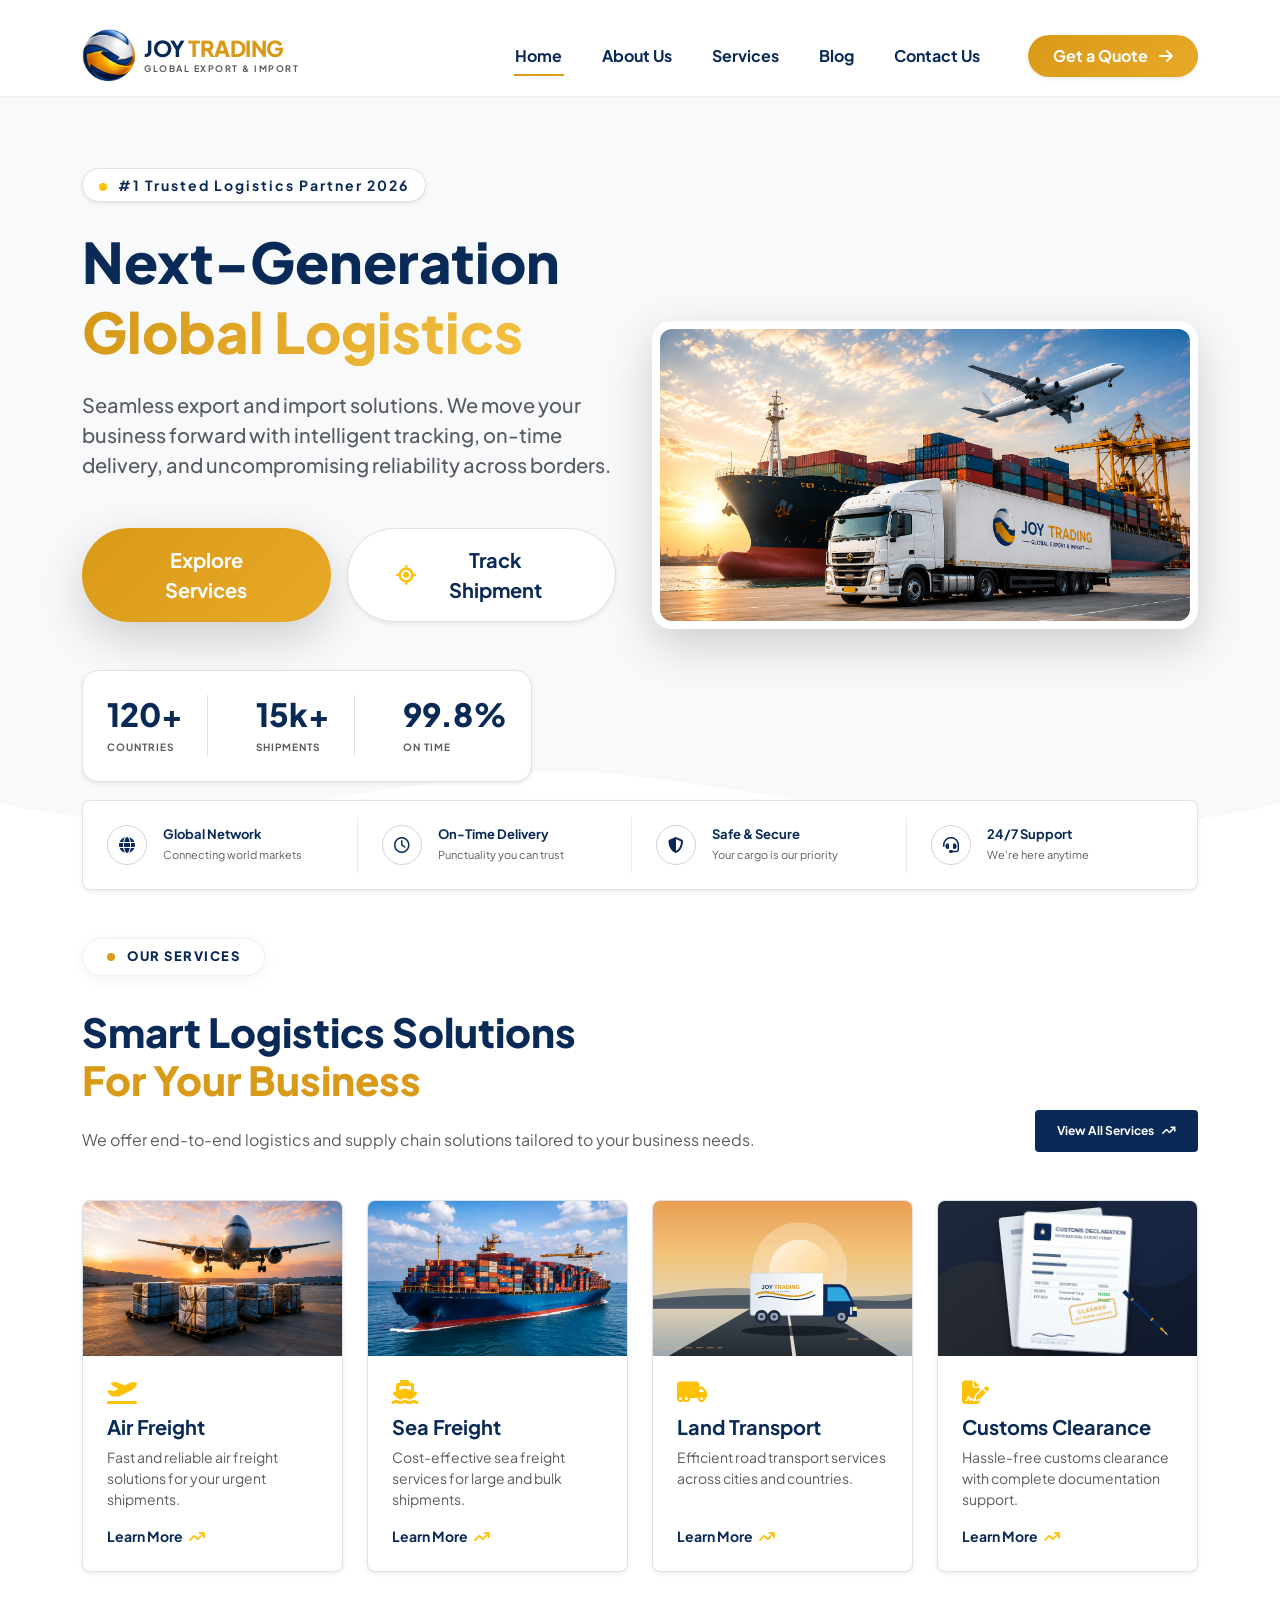
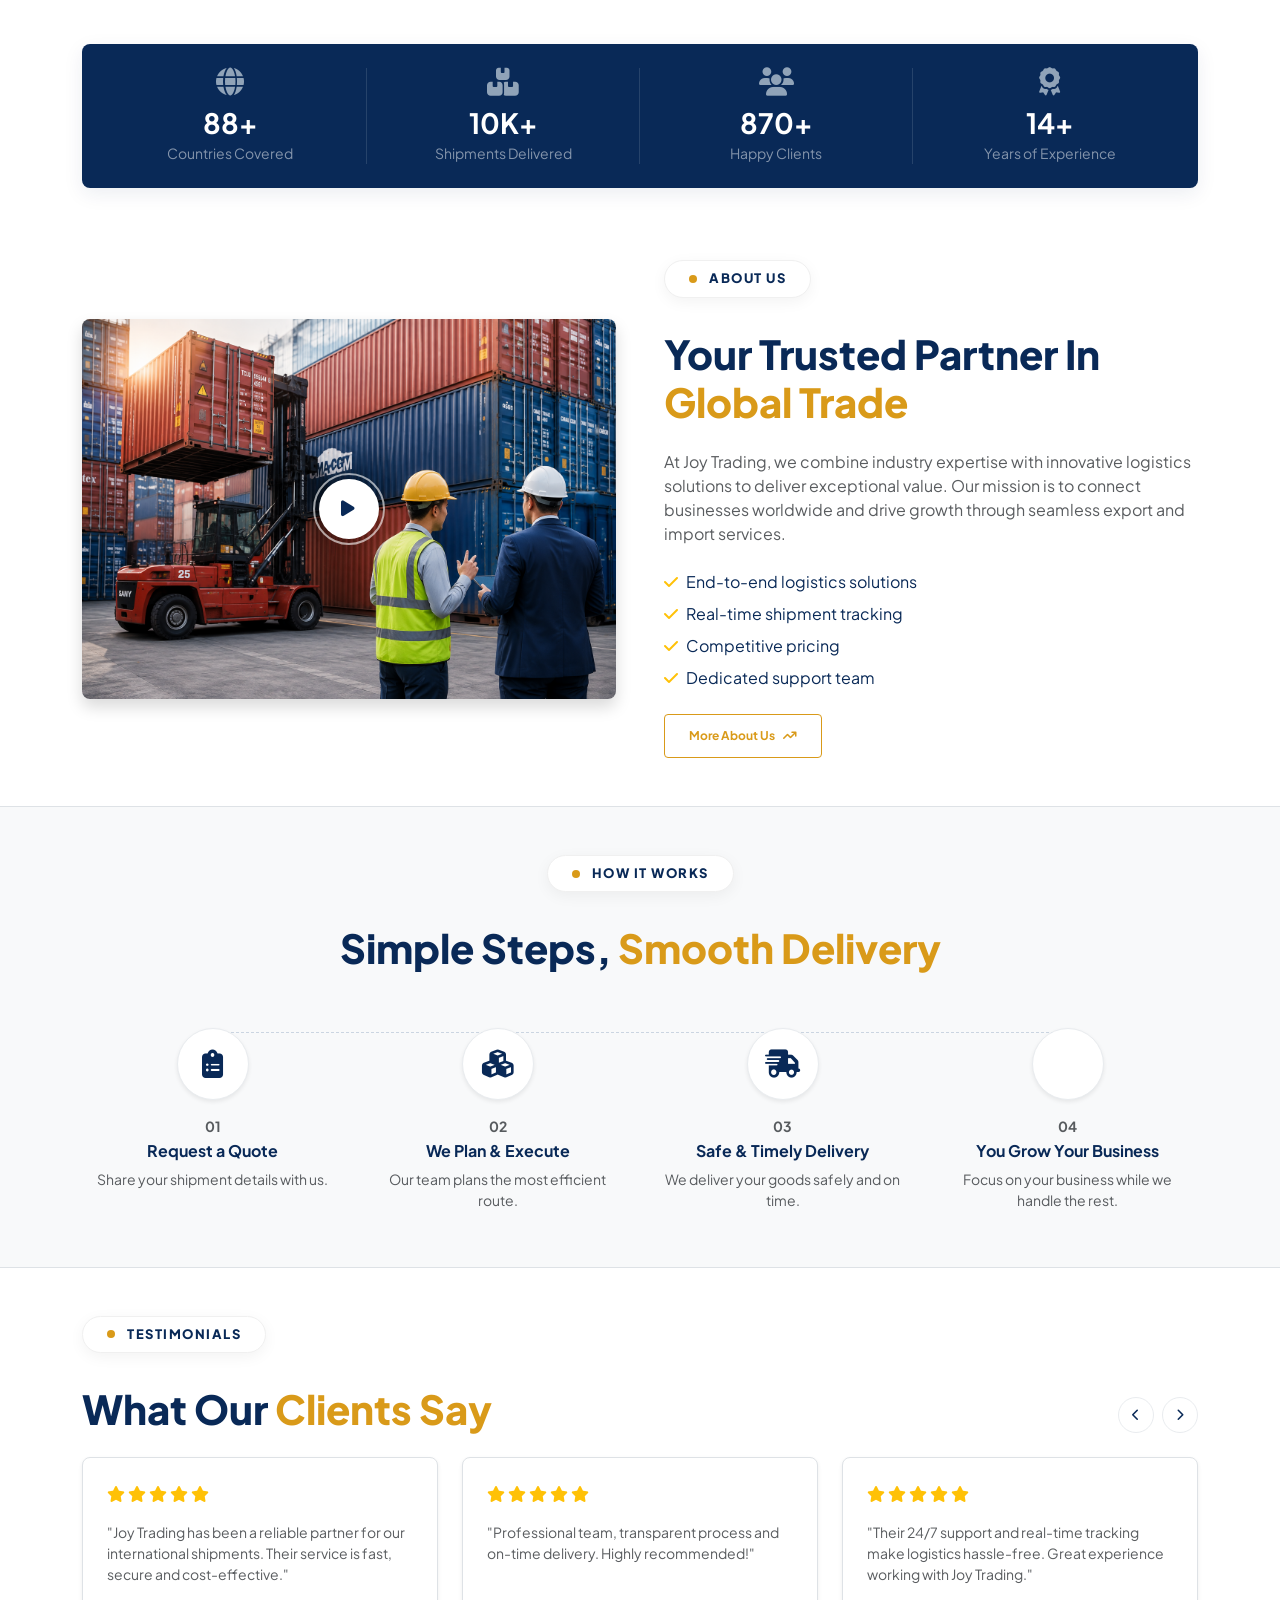
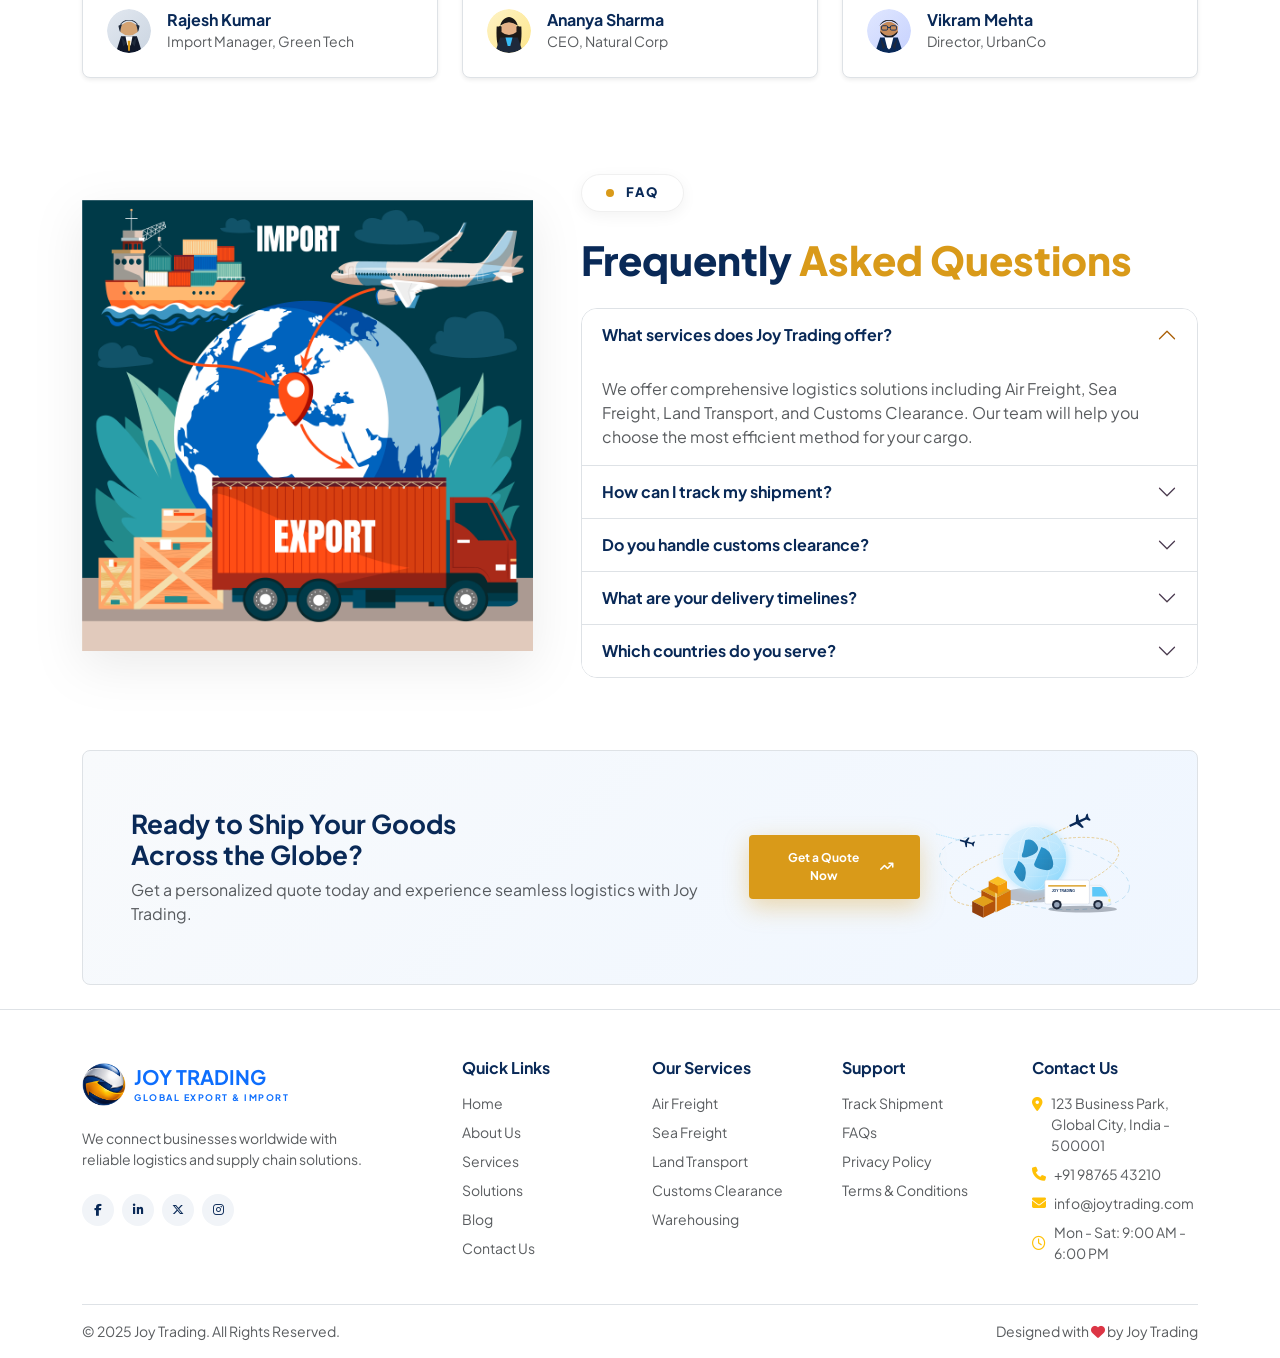
==== commit dddaa75d: "image commit" ====
--- a/index.html
+++ b/index.html
@@ -604,7 +604,7 @@
             <div class="row align-items-center">
                 <!-- Left Side: Image -->
                 <div class="col-lg-5 mb-5 mb-lg-0 text-center d-flex align-items-center justify-content-center">
-                    <img src="assets/images/faq_left_logistics_image.png" alt="Logistics FAQ" class="img-fluid"
+                    <img src="assets/images/6229016.jpg" alt="Logistics FAQ" class="img-fluid"
                         style="max-width: 500px; width: 100%; height: auto; object-fit: contain; filter: drop-shadow(0 15px 25px rgba(0,0,0,0.08));">
                 </div>
 
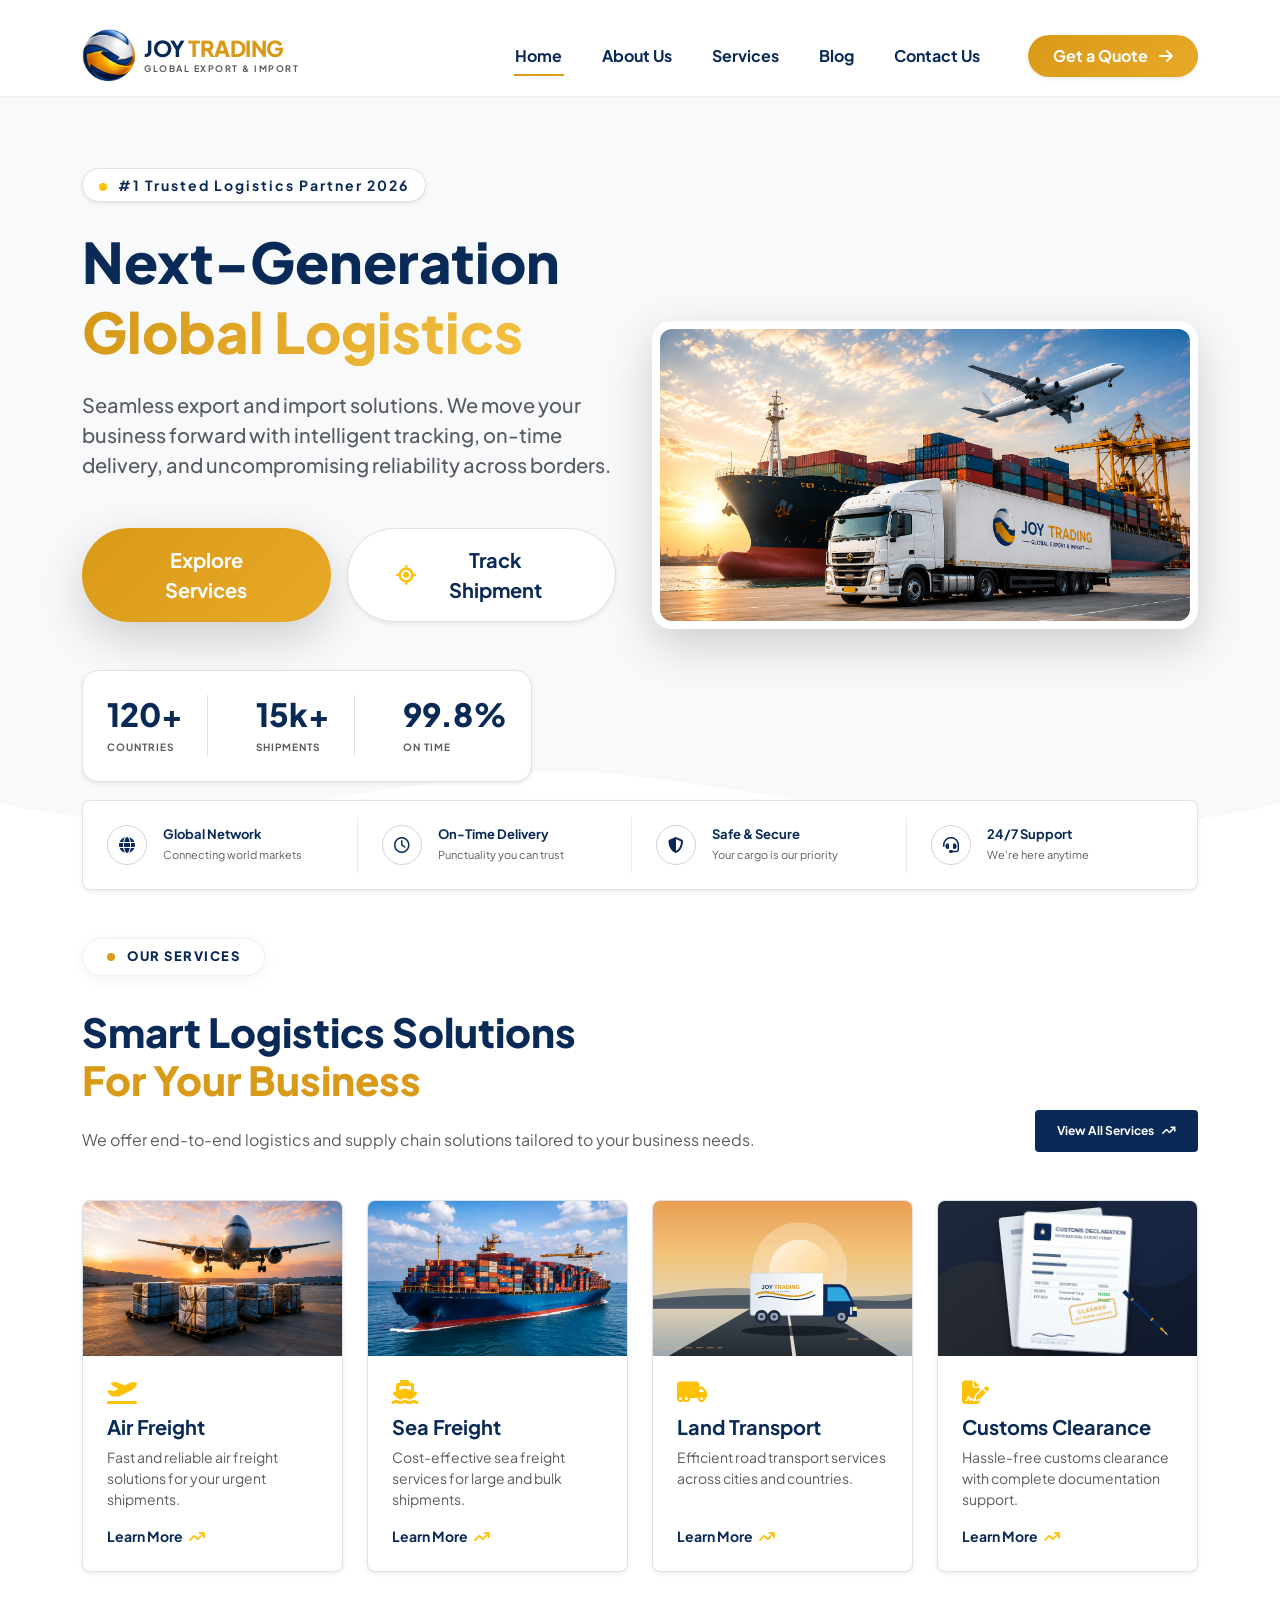
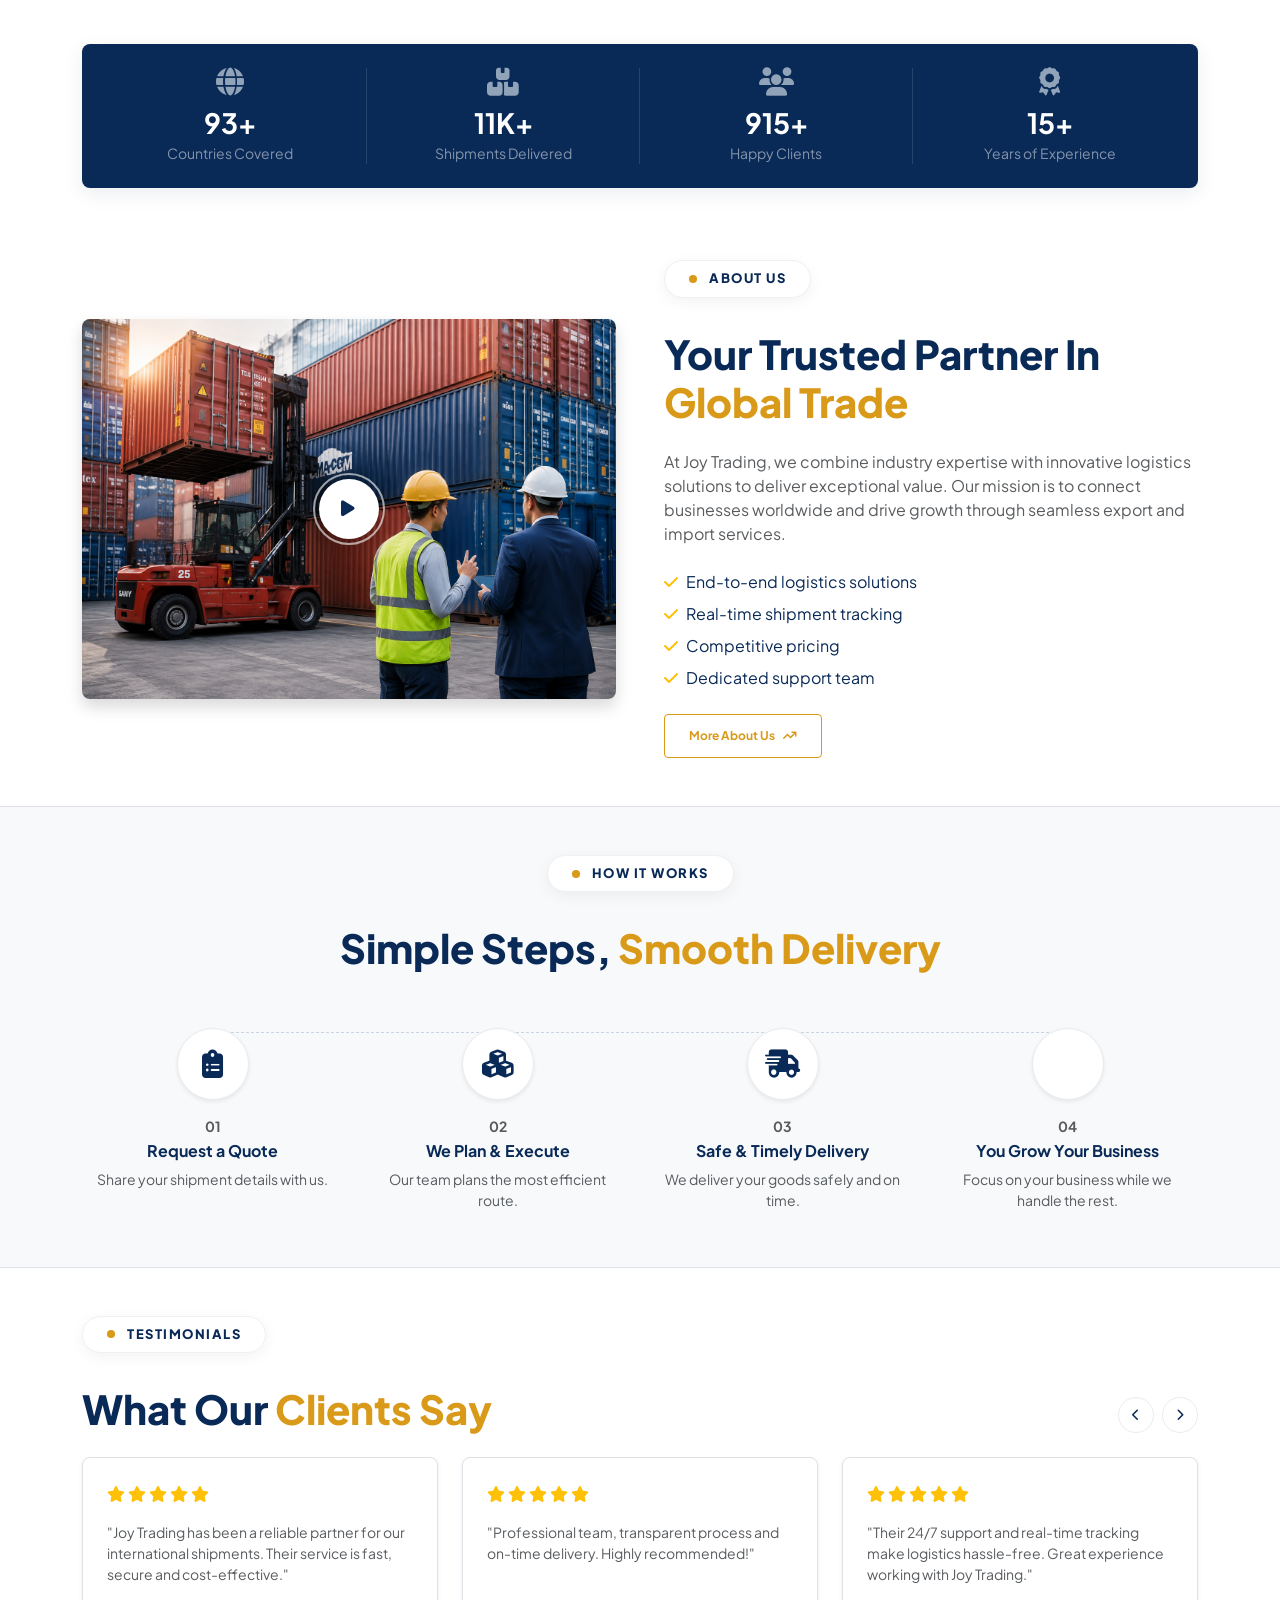
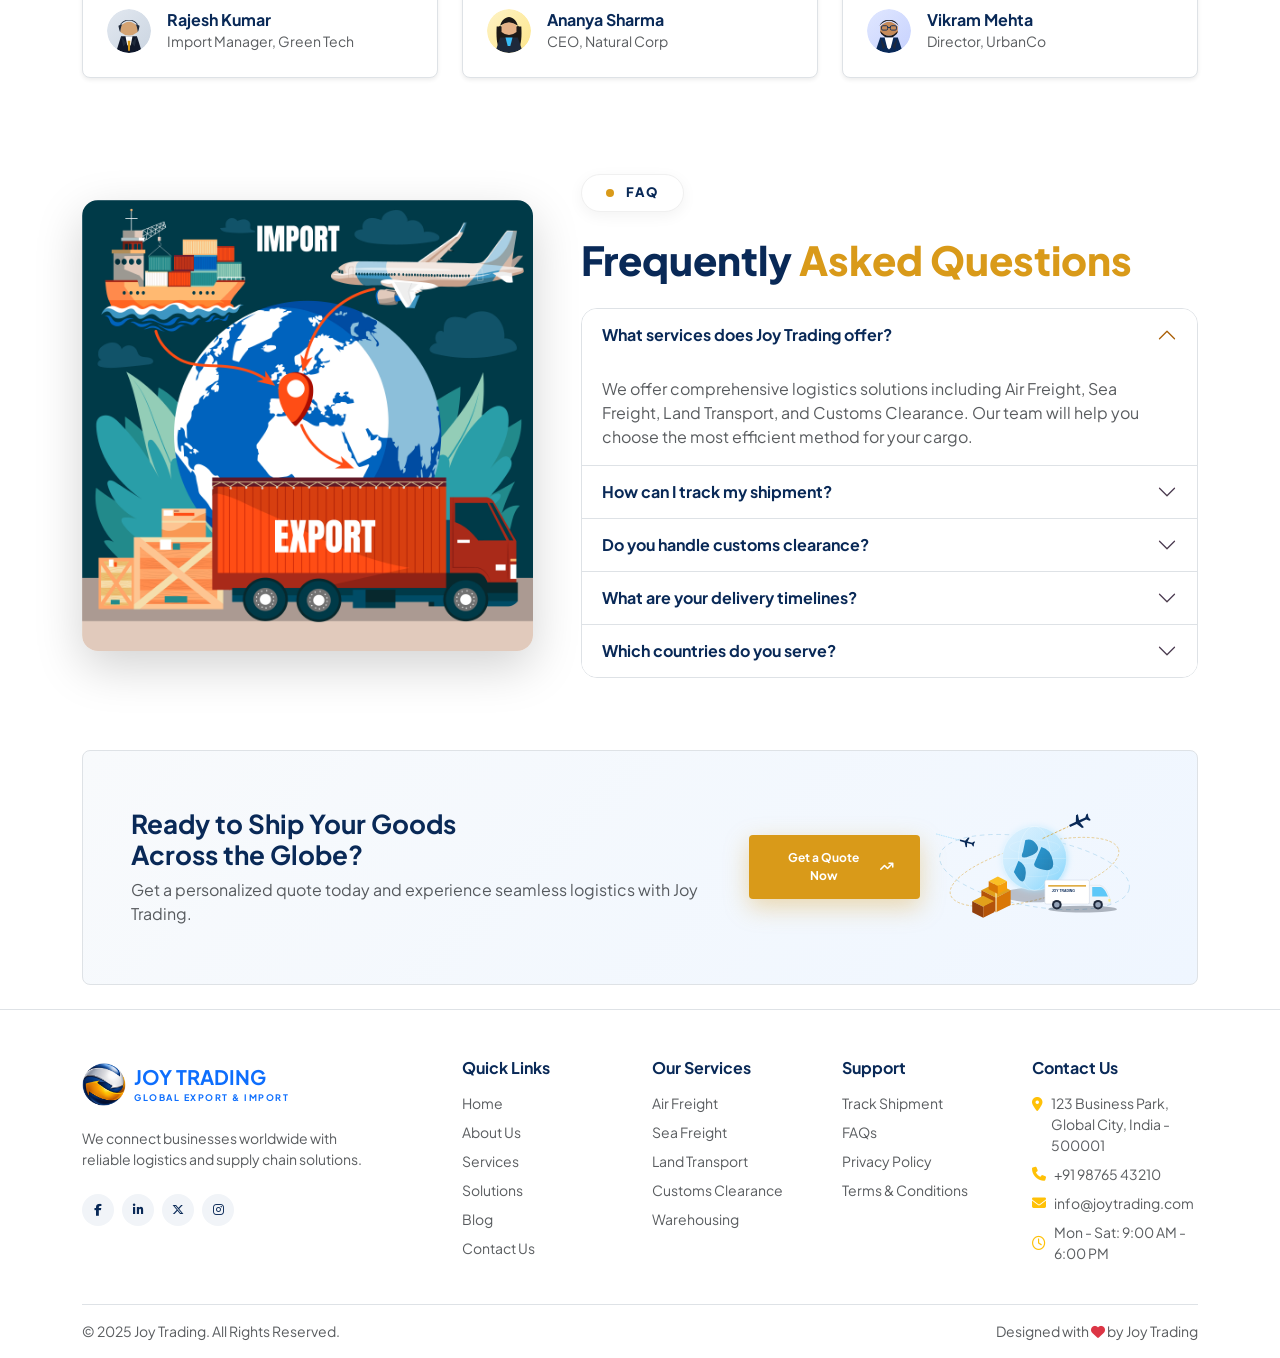
==== commit 55db6f99: "some changes" ====
--- a/index.html
+++ b/index.html
@@ -604,8 +604,8 @@
             <div class="row align-items-center">
                 <!-- Left Side: Image -->
                 <div class="col-lg-5 mb-5 mb-lg-0 text-center d-flex align-items-center justify-content-center">
-                    <img src="assets/images/6229016.jpg" alt="Logistics FAQ" class="img-fluid"
-                        style="max-width: 500px; width: 100%; height: auto; object-fit: contain; filter: drop-shadow(0 15px 25px rgba(0,0,0,0.08));">
+                    <img src="assets/images/6229016.jpg" alt="Logistics FAQ" class="img-fluid rounded-4 shadow-lg"
+                        style="max-width: 500px; width: 100%; height: auto; object-fit: cover;">
                 </div>
 
                 <!-- Right Side: Content -->
@@ -747,7 +747,7 @@
             <div class="row g-4">
                 <!-- Column 1: Company Logo & Socials -->
                 <!-- Image Path: assets/images/joylogo.png -->
-                <div class="col-lg-4 col-md-6 col-12">
+                <div class="col-lg-4 col-md-12 mb-5 mb-lg-0">
                     <a href="index.html" class="d-flex align-items-center gap-2 logo text-decoration-none mb-3">
                         <img src="assets/images/joytradinglogo.png" alt="Joy Trading Logo" class="logo-img"
                             style="width: 44px;">
@@ -776,7 +776,7 @@
                 </div>
 
                 <!-- Column 2: Quick Links -->
-                <div class="col-lg-2 col-md-6 col-6">
+                <div class="col-lg-2 col-md-4 col-12 mb-4 mb-lg-0">
                     <h4 class="fs-6 fw-bold mb-3">Quick Links</h4>
                     <ul class="list-unstyled small">
                         <li class="mb-2"><a href="index.html"
@@ -795,7 +795,7 @@
                 </div>
 
                 <!-- Column 3: Our Services -->
-                <div class="col-lg-2 col-md-6 col-6">
+                <div class="col-lg-2 col-md-4 col-12 mb-4 mb-lg-0">
                     <h4 class="fs-6 fw-bold mb-3">Our Services</h4>
                     <ul class="list-unstyled small">
                         <li class="mb-2"><a href="#services" class="text-muted text-decoration-none footer-link">Air
@@ -812,7 +812,7 @@
                 </div>
 
                 <!-- Column 4: Support -->
-                <div class="col-lg-2 col-md-6 col-6">
+                <div class="col-lg-2 col-md-4 col-12 mb-4 mb-lg-0">
                     <h4 class="fs-6 fw-bold mb-3">Support</h4>
                     <ul class="list-unstyled small">
                         <li class="mb-2"><a href="#tracking" class="text-muted text-decoration-none footer-link">Track
@@ -827,7 +827,7 @@
                 </div>
 
                 <!-- Column 5: Contact Us -->
-                <div class="col-lg-2 col-md-6 col-6">
+                <div class="col-lg-2 col-md-12 col-12 mb-4 mb-lg-0">
                     <h4 class="fs-6 fw-bold mb-3">Contact Us</h4>
                     <ul class="list-unstyled small text-muted">
                         <li class="mb-2 d-flex align-items-start gap-2">
--- a/assets/css/style.css
+++ b/assets/css/style.css
@@ -95,6 +95,32 @@
 .nav-hover-effect-light:hover::after,
 .nav-link.active::after {
     width: 80%;
+}
+
+/* Mobile Nav Adjustments */
+@media (max-width: 991.98px) {
+    .nav-hover-effect-light::after {
+        left: 0;
+        transform: none;
+    }
+    
+    .nav-hover-effect-light:hover::after,
+    .nav-link.active::after {
+        width: 100%;
+    }
+    
+    .glass-mobile-menu-light {
+        background: #ffffff;
+        border-radius: 12px;
+        box-shadow: 0 10px 30px rgba(0,0,0,0.08);
+        padding: 10px 0;
+        margin-top: 15px;
+    }
+    
+    .glass-mobile-menu-light .nav-link {
+        padding: 12px 20px;
+        font-size: 1.1rem;
+    }
 }
 
 /* Glowing Gold Button */
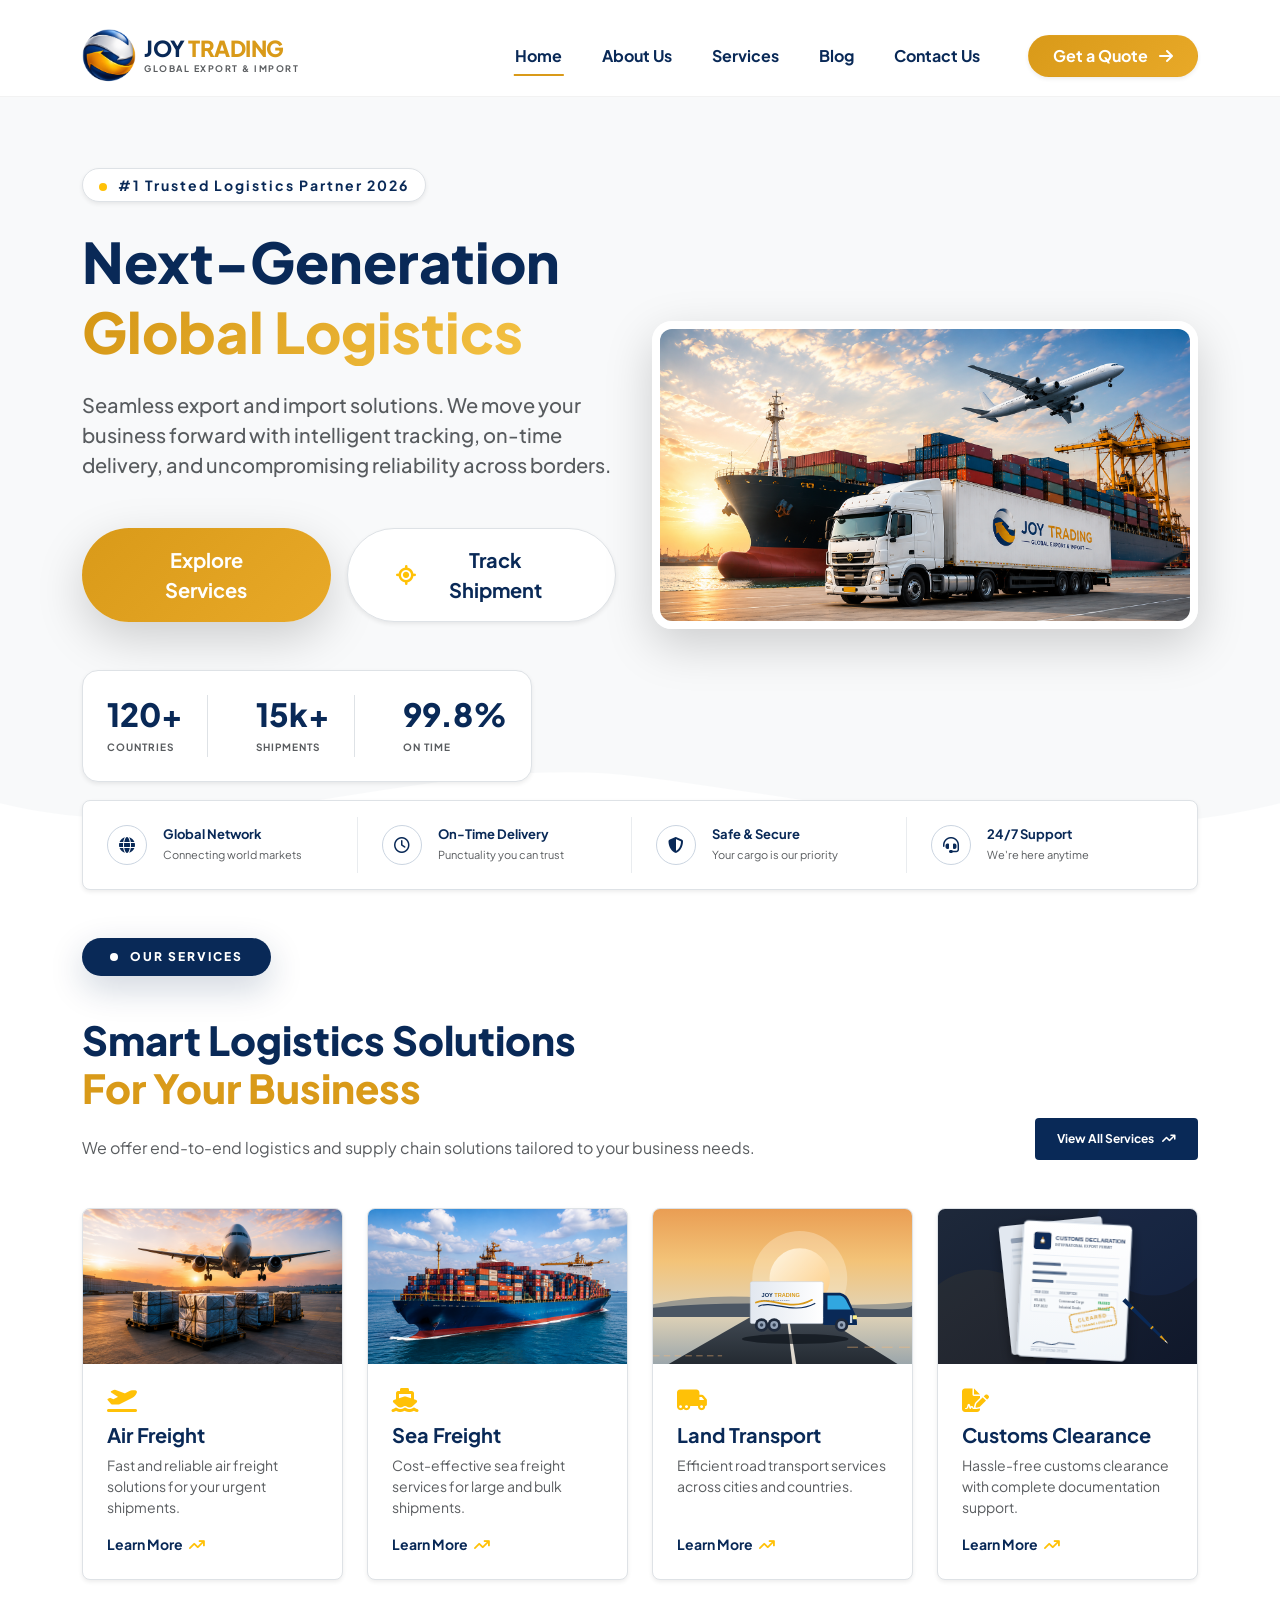
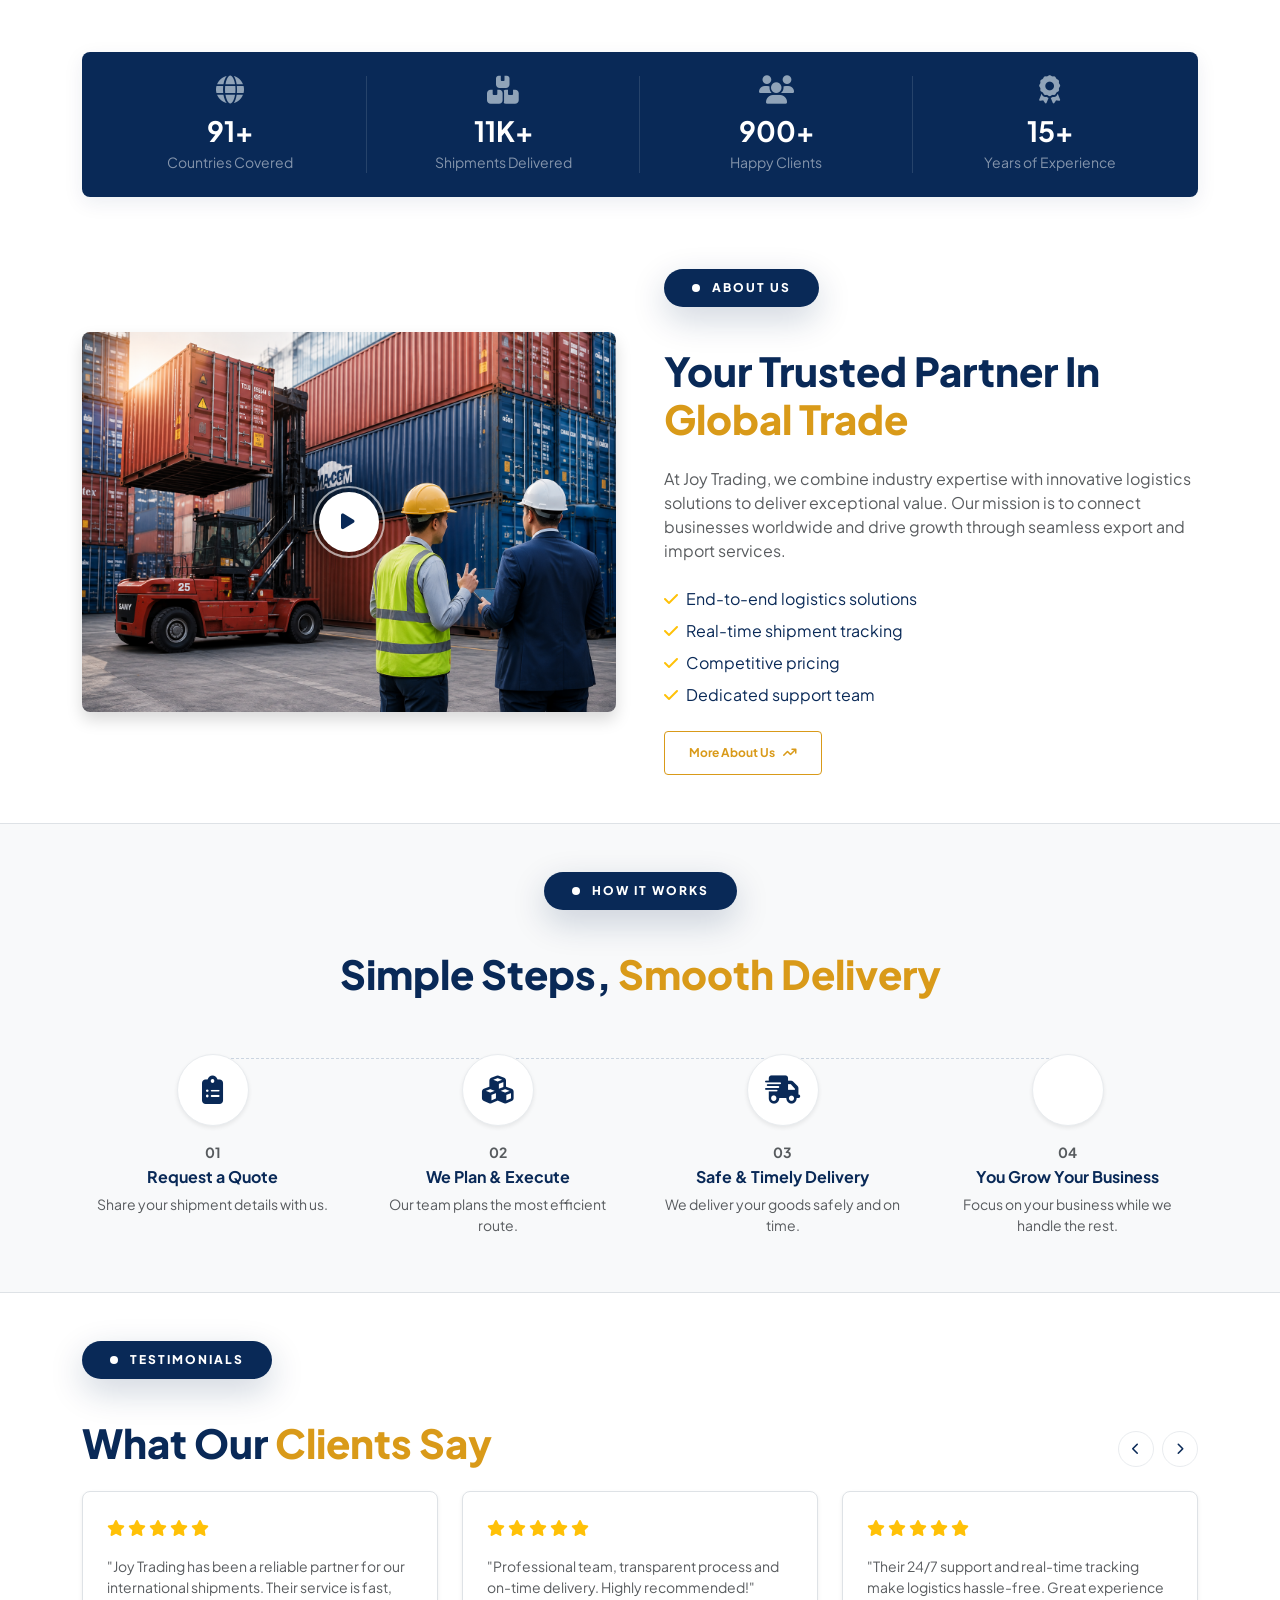
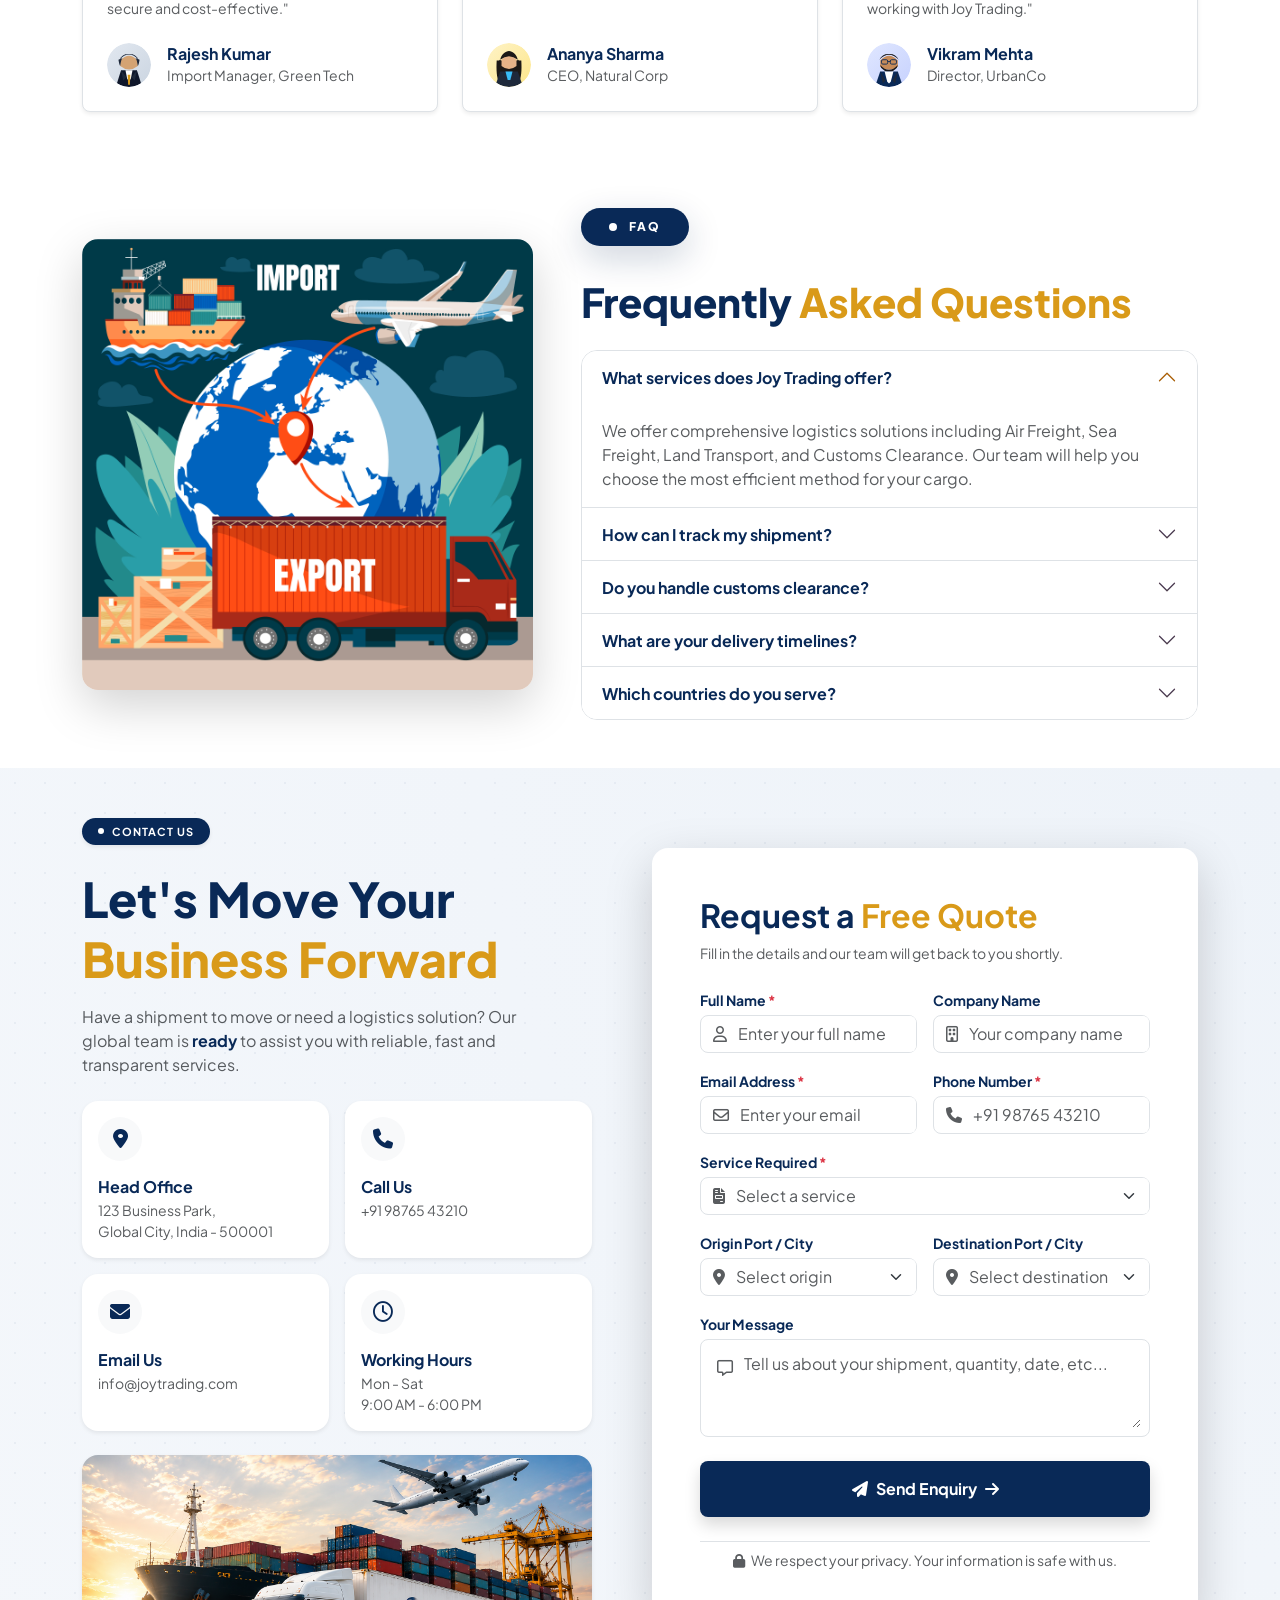
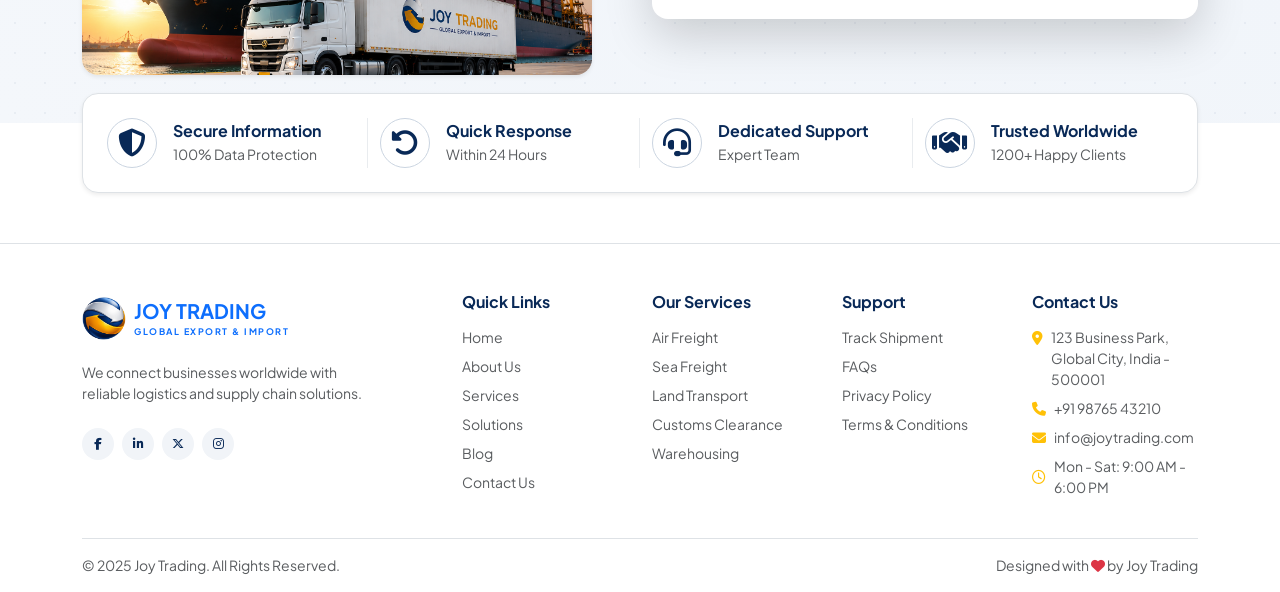
==== commit 5c177b6c: "title chances" ====
--- a/index.html
+++ b/index.html
@@ -426,7 +426,8 @@
         <div class="container">
             <div class="text-center mb-5">
                 <span class="section-badge">HOW IT WORKS</span>
-                <h2 class="display-6 fw-black text-navy my-3 mb-4">Simple Steps, <span class="text-gold">Smooth Delivery</span></h2>
+                <h2 class="display-6 fw-black text-navy my-3 mb-4">Simple Steps, <span class="text-gold">Smooth
+                        Delivery</span></h2>
             </div>
 
             <div class="process-wrapper position-relative">
@@ -494,7 +495,8 @@
             <div class="d-flex align-items-end justify-content-between mb-4">
                 <div>
                     <span class="section-badge">TESTIMONIALS</span>
-                    <h2 class="display-6 fw-black text-navy mb-0 mt-3">What Our <span class="text-gold">Clients Say</span></h2>
+                    <h2 class="display-6 fw-black text-navy mb-0 mt-3">What Our <span class="text-gold">Clients
+                            Say</span></h2>
                 </div>
                 <div class="slider-arrows d-flex gap-2">
                     <button class="slider-btn prev-btn btn btn-outline-secondary rounded-circle" id="prevTestimonial"
@@ -612,7 +614,8 @@
                 <div class="col-lg-7">
                     <div class="ps-lg-4">
                         <span class="section-badge">FAQ</span>
-                        <h2 class="display-6 fw-black text-navy my-2 mb-4">Frequently <span class="text-gold">Asked Questions</span></h2>
+                        <h2 class="display-6 fw-black text-navy my-2 mb-4">Frequently <span class="text-gold">Asked
+                                Questions</span></h2>
 
                         <!-- FAQ Accordion Flush -->
                         <div class="accordion accordion-flush custom-flush-accordion border rounded-4 overflow-hidden"
@@ -716,30 +719,274 @@
         </div>
     </section>
 
-    <!-- ================= 10. CTA SECTION ================= -->
-    <!-- Image Path: assets/images/cta_image.png (fallback: assets/images/cta_globe.svg) -->
-    <section class="cta-section py-4" id="quote">
-        <div class="container">
-            <div
-                class="cta-card border rounded-3 p-lg-5 p-4 d-flex flex-column flex-lg-row align-items-center justify-content-between position-relative overflow-hidden">
-                <div class="cta-content z-2 text-center text-lg-start mb-4 mb-lg-0">
-                    <h2 class="fw-bold mb-2">Ready to Ship Your Goods<br class="d-none d-lg-block">Across the Globe?
+    <!-- ================= 10. CONTACT & QUOTE SECTION ================= -->
+    <section class="contact-quote-section position-relative py-5" style="background-color: #f4f7fb; overflow: hidden;"
+        id="quote">
+        <!-- World map background pattern (simulated) -->
+        <div class="position-absolute w-100 h-100 top-0 start-0 z-0"
+            style="background-image: radial-gradient(#cbd5e1 1px, transparent 1px); background-size: 30px 30px; opacity: 0.3;">
+        </div>
+
+        <div class="container position-relative z-1">
+            <div class="row g-4 align-items-center">
+
+                <!-- Left Side Content -->
+                <div class="col-lg-6 pe-lg-5">
+                    <span class="badge rounded-pill px-3 py-2 mb-4 d-inline-flex align-items-center shadow-sm"
+                        style="background-color: var(--primary-navy); letter-spacing: 1px; font-size: 11px;">
+                        <span
+                            style="width: 6px; height: 6px; border-radius: 50%; background-color: #fff; margin-right: 8px;"></span>
+                        CONTACT US
+                    </span>
+                    <h2 class="display-5 fw-black text-navy mb-3 lh-sm">
+                        Let's Move Your <br>
+                        <span class="text-gold">Business Forward</span>
                     </h2>
-                    <p class="text-muted mb-0">Get a personalized quote today and experience seamless logistics with Joy
-                        Trading.</p>
-                </div>
-                <div class="cta-action z-2">
-                    <a href="#contact" class="btn btn-gold-solid">
-                        Get a Quote Now <i class="fa-solid fa-arrow-trend-up ms-2"></i>
-                    </a>
-                </div>
-                <div class="cta-graphic z-1 mt-4 mt-lg-0">
-                    <img src="assets/images/cta_image.png" alt="Global Shipping" class="img-fluid"
-                        onerror="this.src='assets/images/cta_globe.svg'" style="max-height: 140px;">
+                    <p class="text-muted fs-6 mb-4" style="max-width: 95%;">
+                        Have a shipment to move or need a logistics solution? Our global team is <strong
+                            class="text-navy">ready</strong> to assist you with reliable, fast and transparent services.
+                    </p>
+
+                    <div class="row g-3 mb-4">
+                        <div class="col-sm-6 col-6">
+                            <div
+                                class="contact-info-card bg-white p-3 rounded-4 shadow-sm h-100 border-0 d-flex flex-column align-items-start">
+                                <div class="contact-icon-wrapper rounded-circle bg-light d-flex align-items-center justify-content-center mb-3"
+                                    style="width: 44px; height: 44px;">
+                                    <i class="fa-solid fa-location-dot text-navy fs-5"></i>
+                                </div>
+                                <h5 class="fs-6 fw-bold text-navy mb-1">Head Office</h5>
+                                <p class="small text-muted mb-0">123 Business Park,<br>Global City, India - 500001</p>
+                            </div>
+                        </div>
+                        <div class="col-sm-6 col-6">
+                            <div
+                                class="contact-info-card bg-white p-3 rounded-4 shadow-sm h-100 border-0 d-flex flex-column align-items-start">
+                                <div class="contact-icon-wrapper rounded-circle bg-light d-flex align-items-center justify-content-center mb-3"
+                                    style="width: 44px; height: 44px;">
+                                    <i class="fa-solid fa-phone text-navy fs-5"></i>
+                                </div>
+                                <h5 class="fs-6 fw-bold text-navy mb-1">Call Us</h5>
+                                <p class="small text-muted mb-0">+91 98765 43210</p>
+                            </div>
+                        </div>
+                        <div class="col-sm-6 col-6">
+                            <div
+                                class="contact-info-card bg-white p-3 rounded-4 shadow-sm h-100 border-0 d-flex flex-column align-items-start">
+                                <div class="contact-icon-wrapper rounded-circle bg-light d-flex align-items-center justify-content-center mb-3"
+                                    style="width: 44px; height: 44px;">
+                                    <i class="fa-solid fa-envelope text-navy fs-5"></i>
+                                </div>
+                                <h5 class="fs-6 fw-bold text-navy mb-1">Email Us</h5>
+                                <p class="small text-muted mb-0">info@joytrading.com</p>
+                            </div>
+                        </div>
+                        <div class="col-sm-6 col-6">
+                            <div
+                                class="contact-info-card bg-white p-3 rounded-4 shadow-sm h-100 border-0 d-flex flex-column align-items-start">
+                                <div class="contact-icon-wrapper rounded-circle bg-light d-flex align-items-center justify-content-center mb-3"
+                                    style="width: 44px; height: 44px;">
+                                    <i class="fa-regular fa-clock text-navy fs-5"></i>
+                                </div>
+                                <h5 class="fs-6 fw-bold text-navy mb-1">Working Hours</h5>
+                                <p class="small text-muted mb-0">Mon - Sat<br>9:00 AM - 6:00 PM</p>
+                            </div>
+                        </div>
+                    </div>
+
+                    <div class="transport-image-wrapper rounded-4 overflow-hidden shadow-sm position-relative mt-2">
+                        <img src="assets/images/home_image.png" alt="Logistics Transport"
+                            class="img-fluid w-100 object-fit-cover" style="height: 220px;"
+                            onerror="this.src='https://images.unsplash.com/photo-1586528116311-ad8dd3c8310d?q=80&w=1000&auto=format&fit=crop'">
+                    </div>
+                </div>
+
+                <!-- Right Side Form -->
+                <div class="col-lg-6 mt-5 mt-lg-0">
+                    <div class="quote-form-card bg-white p-4 p-lg-5 rounded-4 shadow-lg border-0 position-relative z-2">
+                        <h3 class="fs-2 fw-bold text-navy mb-2">Request a <span class="text-gold">Free Quote</span></h3>
+                        <p class="text-muted small mb-4">Fill in the details and our team will get back to you shortly.
+                        </p>
+
+                        <form>
+                            <div class="row g-3">
+                                <div class="col-sm-6">
+                                    <label class="form-label small fw-bold text-navy mb-1">Full Name <span
+                                            class="text-danger">*</span></label>
+                                    <div class="input-group form-input-group bg-white rounded-3">
+                                        <span class="input-group-text bg-transparent border-0 text-muted"><i
+                                                class="fa-regular fa-user"></i></span>
+                                        <input type="text" class="form-control border-0 ps-0 shadow-none"
+                                            placeholder="Enter your full name" required>
+                                    </div>
+                                </div>
+                                <div class="col-sm-6">
+                                    <label class="form-label small fw-bold text-navy mb-1">Company Name</label>
+                                    <div class="input-group form-input-group bg-white rounded-3">
+                                        <span class="input-group-text bg-transparent border-0 text-muted"><i
+                                                class="fa-regular fa-building"></i></span>
+                                        <input type="text" class="form-control border-0 ps-0 shadow-none"
+                                            placeholder="Your company name">
+                                    </div>
+                                </div>
+
+                                <div class="col-sm-6">
+                                    <label class="form-label small fw-bold text-navy mb-1">Email Address <span
+                                            class="text-danger">*</span></label>
+                                    <div class="input-group form-input-group bg-white rounded-3">
+                                        <span class="input-group-text bg-transparent border-0 text-muted"><i
+                                                class="fa-regular fa-envelope"></i></span>
+                                        <input type="email" class="form-control border-0 ps-0 shadow-none"
+                                            placeholder="Enter your email" required>
+                                    </div>
+                                </div>
+                                <div class="col-sm-6">
+                                    <label class="form-label small fw-bold text-navy mb-1">Phone Number <span
+                                            class="text-danger">*</span></label>
+                                    <div class="input-group form-input-group bg-white rounded-3">
+                                        <span class="input-group-text bg-transparent border-0 text-muted"><i
+                                                class="fa-solid fa-phone"></i></span>
+                                        <input type="tel" class="form-control border-0 ps-0 shadow-none"
+                                            placeholder="+91 98765 43210" required>
+                                    </div>
+                                </div>
+
+                                <div class="col-12">
+                                    <label class="form-label small fw-bold text-navy mb-1">Service Required <span
+                                            class="text-danger">*</span></label>
+                                    <div class="input-group form-input-group bg-white rounded-3">
+                                        <span class="input-group-text bg-transparent border-0 text-muted"><i
+                                                class="fa-solid fa-file-invoice"></i></span>
+                                        <select class="form-select border-0 ps-0 shadow-none text-muted" required>
+                                            <option value="" selected disabled>Select a service</option>
+                                            <option value="air">Air Freight</option>
+                                            <option value="sea">Sea Freight</option>
+                                            <option value="land">Land Transport</option>
+                                            <option value="customs">Customs Clearance</option>
+                                        </select>
+                                    </div>
+                                </div>
+
+                                <div class="col-sm-6">
+                                    <label class="form-label small fw-bold text-navy mb-1">Origin Port / City</label>
+                                    <div class="input-group form-input-group bg-white rounded-3">
+                                        <span class="input-group-text bg-transparent border-0 text-muted"><i
+                                                class="fa-solid fa-location-dot"></i></span>
+                                        <select class="form-select border-0 ps-0 shadow-none text-muted">
+                                            <option value="" selected disabled>Select origin</option>
+                                            <option value="mumbai">Mumbai, India</option>
+                                            <option value="dubai">Dubai, UAE</option>
+                                            <option value="singapore">Singapore</option>
+                                        </select>
+                                    </div>
+                                </div>
+                                <div class="col-sm-6">
+                                    <label class="form-label small fw-bold text-navy mb-1">Destination Port /
+                                        City</label>
+                                    <div class="input-group form-input-group bg-white rounded-3">
+                                        <span class="input-group-text bg-transparent border-0 text-muted"><i
+                                                class="fa-solid fa-location-dot"></i></span>
+                                        <select class="form-select border-0 ps-0 shadow-none text-muted">
+                                            <option value="" selected disabled>Select destination</option>
+                                            <option value="newyork">New York, USA</option>
+                                            <option value="london">London, UK</option>
+                                            <option value="sydney">Sydney, Australia</option>
+                                        </select>
+                                    </div>
+                                </div>
+
+                                <div class="col-12">
+                                    <label class="form-label small fw-bold text-navy mb-1">Your Message</label>
+                                    <div class="input-group form-input-group p-2 bg-white rounded-3 align-items-start">
+                                        <span class="text-muted me-2 ms-2 mt-2"><i
+                                                class="fa-regular fa-message"></i></span>
+                                        <textarea
+                                            class="form-control border-0 p-1 shadow-none bg-transparent text-muted"
+                                            rows="3"
+                                            placeholder="Tell us about your shipment, quantity, date, etc..."></textarea>
+                                    </div>
+                                </div>
+
+                                <div class="col-12 mt-4">
+                                    <button type="submit"
+                                        class="btn btn-primary-custom w-100 py-3 fs-6 rounded-3 shadow d-flex justify-content-center align-items-center">
+                                        <i class="fa-solid fa-paper-plane me-2"></i> Send Enquiry <i
+                                            class="fa-solid fa-arrow-right ms-2"></i>
+                                    </button>
+                                </div>
+                            </div>
+                        </form>
+
+                        <div class="text-center mt-4 pt-2 border-top">
+                            <p class="small text-muted mb-0"><i class="fa-solid fa-lock me-1"></i> We respect your
+                                privacy. Your information is safe with us.</p>
+                        </div>
+                    </div>
                 </div>
             </div>
         </div>
     </section>
+
+    <!-- Floating Stats Bar -->
+    <div class="container features-bottom-wrapper"
+        style="margin-top: -30px; position: relative; z-index: 10; margin-bottom: 50px;">
+        <div class="bg-white shadow-sm border rounded-4 p-4">
+            <div class="row g-4 text-center text-lg-start align-items-center justify-content-between">
+                <div class="col-lg-3 col-md-6 col-12 border-end-lg-2">
+                    <div
+                        class="d-flex flex-column flex-lg-row align-items-center justify-content-center justify-content-lg-start gap-3">
+                        <div class="feature-icon-bottom text-navy fs-3 d-flex align-items-center justify-content-center"
+                            style="width: 50px; height: 50px; border-radius: 50%; border: 1.5px solid #CBD5E1;">
+                            <i class="fa-solid fa-shield-halved"></i>
+                        </div>
+                        <div>
+                            <h5 class="mb-1 fs-6 fw-bold text-navy">Secure Information</h5>
+                            <p class="mb-0 text-muted small">100% Data Protection</p>
+                        </div>
+                    </div>
+                </div>
+                <div class="col-lg-3 col-md-6 col-12 border-end-lg-2">
+                    <div
+                        class="d-flex flex-column flex-lg-row align-items-center justify-content-center justify-content-lg-start gap-3">
+                        <div class="feature-icon-bottom text-navy fs-3 d-flex align-items-center justify-content-center"
+                            style="width: 50px; height: 50px; border-radius: 50%; border: 1.5px solid #CBD5E1;">
+                            <i class="fa-solid fa-rotate-left"></i>
+                        </div>
+                        <div>
+                            <h5 class="mb-1 fs-6 fw-bold text-navy">Quick Response</h5>
+                            <p class="mb-0 text-muted small">Within 24 Hours</p>
+                        </div>
+                    </div>
+                </div>
+                <div class="col-lg-3 col-md-6 col-12 border-end-lg-2">
+                    <div
+                        class="d-flex flex-column flex-lg-row align-items-center justify-content-center justify-content-lg-start gap-3">
+                        <div class="feature-icon-bottom text-navy fs-3 d-flex align-items-center justify-content-center"
+                            style="width: 50px; height: 50px; border-radius: 50%; border: 1.5px solid #CBD5E1;">
+                            <i class="fa-solid fa-headset"></i>
+                        </div>
+                        <div>
+                            <h5 class="mb-1 fs-6 fw-bold text-navy">Dedicated Support</h5>
+                            <p class="mb-0 text-muted small">Expert Team</p>
+                        </div>
+                    </div>
+                </div>
+                <div class="col-lg-3 col-md-6 col-12">
+                    <div
+                        class="d-flex flex-column flex-lg-row align-items-center justify-content-center justify-content-lg-start gap-3">
+                        <div class="feature-icon-bottom text-navy fs-3 d-flex align-items-center justify-content-center"
+                            style="width: 50px; height: 50px; border-radius: 50%; border: 1.5px solid #CBD5E1;">
+                            <i class="fa-solid fa-handshake"></i>
+                        </div>
+                        <div>
+                            <h5 class="mb-1 fs-6 fw-bold text-navy">Trusted Worldwide</h5>
+                            <p class="mb-0 text-muted small">1200+ Happy Clients</p>
+                        </div>
+                    </div>
+                </div>
+            </div>
+        </div>
+    </div>
 
     <!-- ================= 11. FOOTER ================= -->
     <footer class="footer pt-5 pb-3 border-top bg-white" id="contact">
--- a/assets/css/style.css
+++ b/assets/css/style.css
@@ -103,20 +103,20 @@
         left: 0;
         transform: none;
     }
-    
+
     .nav-hover-effect-light:hover::after,
     .nav-link.active::after {
         width: 100%;
     }
-    
+
     .glass-mobile-menu-light {
         background: #ffffff;
         border-radius: 12px;
-        box-shadow: 0 10px 30px rgba(0,0,0,0.08);
+        box-shadow: 0 10px 30px rgba(0, 0, 0, 0.08);
         padding: 10px 0;
         margin-top: 15px;
     }
-    
+
     .glass-mobile-menu-light .nav-link {
         padding: 12px 20px;
         font-size: 1.1rem;
@@ -210,14 +210,16 @@
 .about-card {
     transition: transform 0.3s ease, box-shadow 0.3s ease;
 }
+
 .about-card:hover {
     transform: translateY(-5px);
-    box-shadow: 0 15px 35px rgba(0,0,0,0.1) !important;
+    box-shadow: 0 15px 35px rgba(0, 0, 0, 0.1) !important;
 }
 
 .grayscale-hover {
     filter: grayscale(100%);
 }
+
 .grayscale-hover:hover {
     filter: grayscale(0%);
     opacity: 1 !important;
@@ -248,14 +250,18 @@
 .custom-flush-accordion .accordion-button:focus {
     box-shadow: none;
 }
+
 .custom-flush-accordion .accordion-button:not(.collapsed) {
     color: var(--primary-navy);
     background-color: transparent;
     box-shadow: none;
 }
+
 .custom-flush-accordion .accordion-button::after {
-    filter: invert(13%) sepia(21%) saturate(2059%) hue-rotate(189deg) brightness(98%) contrast(97%); /* Navy color arrow */
-}
+    filter: invert(13%) sepia(21%) saturate(2059%) hue-rotate(189deg) brightness(98%) contrast(97%);
+    /* Navy color arrow */
+}
+
 .custom-flush-accordion .accordion-item:last-child {
     border-bottom: none !important;
 }
@@ -391,24 +397,25 @@
 .section-badge {
     display: inline-flex;
     align-items: center;
-    background-color: #ffffff;
-    padding: 8px 24px;
+    background-color: var(--primary-navy);
+    padding: 10px 28px;
     border-radius: 50rem;
-    box-shadow: 0 4px 15px rgba(0,0,0,0.05);
-    color: var(--primary-navy) !important;
-    font-size: 13px;
+    box-shadow: 0 12px 35px rgba(9, 41, 87, 0.2);
+    color: #ffffff !important;
+    font-size: 12px;
     font-weight: 800;
-    letter-spacing: 1.5px;
+    letter-spacing: 2px;
     text-transform: uppercase;
-    margin-bottom: 1rem;
-    border: 1px solid #f0f0f0;
-}
+    margin-bottom: 1.5rem;
+    border: none;
+}
+
 .section-badge::before {
     content: '';
     display: inline-block;
     width: 8px;
     height: 8px;
-    background-color: var(--accent-gold);
+    background-color: #ffffff;
     border-radius: 50%;
     margin-right: 12px;
 }
@@ -677,6 +684,7 @@
     position: relative;
     padding: 20px 0;
 }
+
 .client-slider::before,
 .client-slider::after {
     content: '';
@@ -687,27 +695,34 @@
     z-index: 2;
     pointer-events: none;
 }
+
 .client-slider::before {
     left: 0;
-    background: linear-gradient(to right, rgba(255,255,255,1) 0%, rgba(255,255,255,0) 100%);
-}
+    background: linear-gradient(to right, rgba(255, 255, 255, 1) 0%, rgba(255, 255, 255, 0) 100%);
+}
+
 .client-slider::after {
     right: 0;
-    background: linear-gradient(to left, rgba(255,255,255,1) 0%, rgba(255,255,255,0) 100%);
-}
+    background: linear-gradient(to left, rgba(255, 255, 255, 1) 0%, rgba(255, 255, 255, 0) 100%);
+}
+
 .client-slider-track {
     display: flex;
     align-items: center;
-    width: calc(200px * 16); /* width of slide * total slides */
+    width: calc(200px * 16);
+    /* width of slide * total slides */
     animation: scrollSlider 40s linear infinite;
 }
+
 .client-slider .slide {
     width: 200px;
     display: flex;
     justify-content: center;
     align-items: center;
-    padding: 10px; /* Space between boxes */
-}
+    padding: 10px;
+    /* Space between boxes */
+}
+
 .client-slider .slide-inner {
     width: 100%;
     height: 90px;
@@ -719,14 +734,68 @@
     border-radius: 12px;
     transition: all 0.3s ease;
 }
+
 .client-slider .slide-inner:hover {
     border-color: #d1d1d1;
-    box-shadow: 0 4px 15px rgba(0,0,0,0.05);
-}
+    box-shadow: 0 4px 15px rgba(0, 0, 0, 0.05);
+}
+
 .client-slider:hover .client-slider-track {
     animation-play-state: paused;
 }
+
 @keyframes scrollSlider {
-    0% { transform: translateX(0); }
-    100% { transform: translateX(calc(-200px * 8)); } /* Scroll exactly half the track width (the original set) */
+    0% {
+        transform: translateX(0);
+    }
+
+    100% {
+        transform: translateX(calc(-200px * 8));
+    }
+
+    /* Scroll exactly half the track width (the original set) */
+}
+
+/* =====================================================
+   NEW CONTACT & QUOTE SECTION STYLES
+===================================================== */
+.contact-quote-section {
+    background-image: radial-gradient(circle at top right, #eef3f9 0%, #f4f7fb 100%);
+}
+
+.contact-info-card {
+    transition: var(--transition);
+}
+
+.contact-info-card:hover {
+    transform: translateY(-3px);
+    box-shadow: 0 10px 20px rgba(9, 41, 87, 0.08) !important;
+}
+
+.form-input-group {
+    border: 1px solid #dee2e6;
+    transition: var(--transition);
+}
+
+.form-input-group:focus-within {
+    border-color: var(--accent-gold);
+    box-shadow: 0 0 0 0.2rem rgba(217, 154, 25, 0.25);
+}
+
+.form-input-group .form-control:focus,
+.form-input-group .form-select:focus {
+    box-shadow: none;
+    border-color: transparent;
+}
+
+.border-end-lg-2 {
+    border-right: 1px solid #E9ECEF;
+}
+
+@media (max-width: 991px) {
+    .border-end-lg-2 {
+        border-right: none;
+        border-bottom: 1px solid #E9ECEF;
+        padding-bottom: 1rem;
+    }
 }
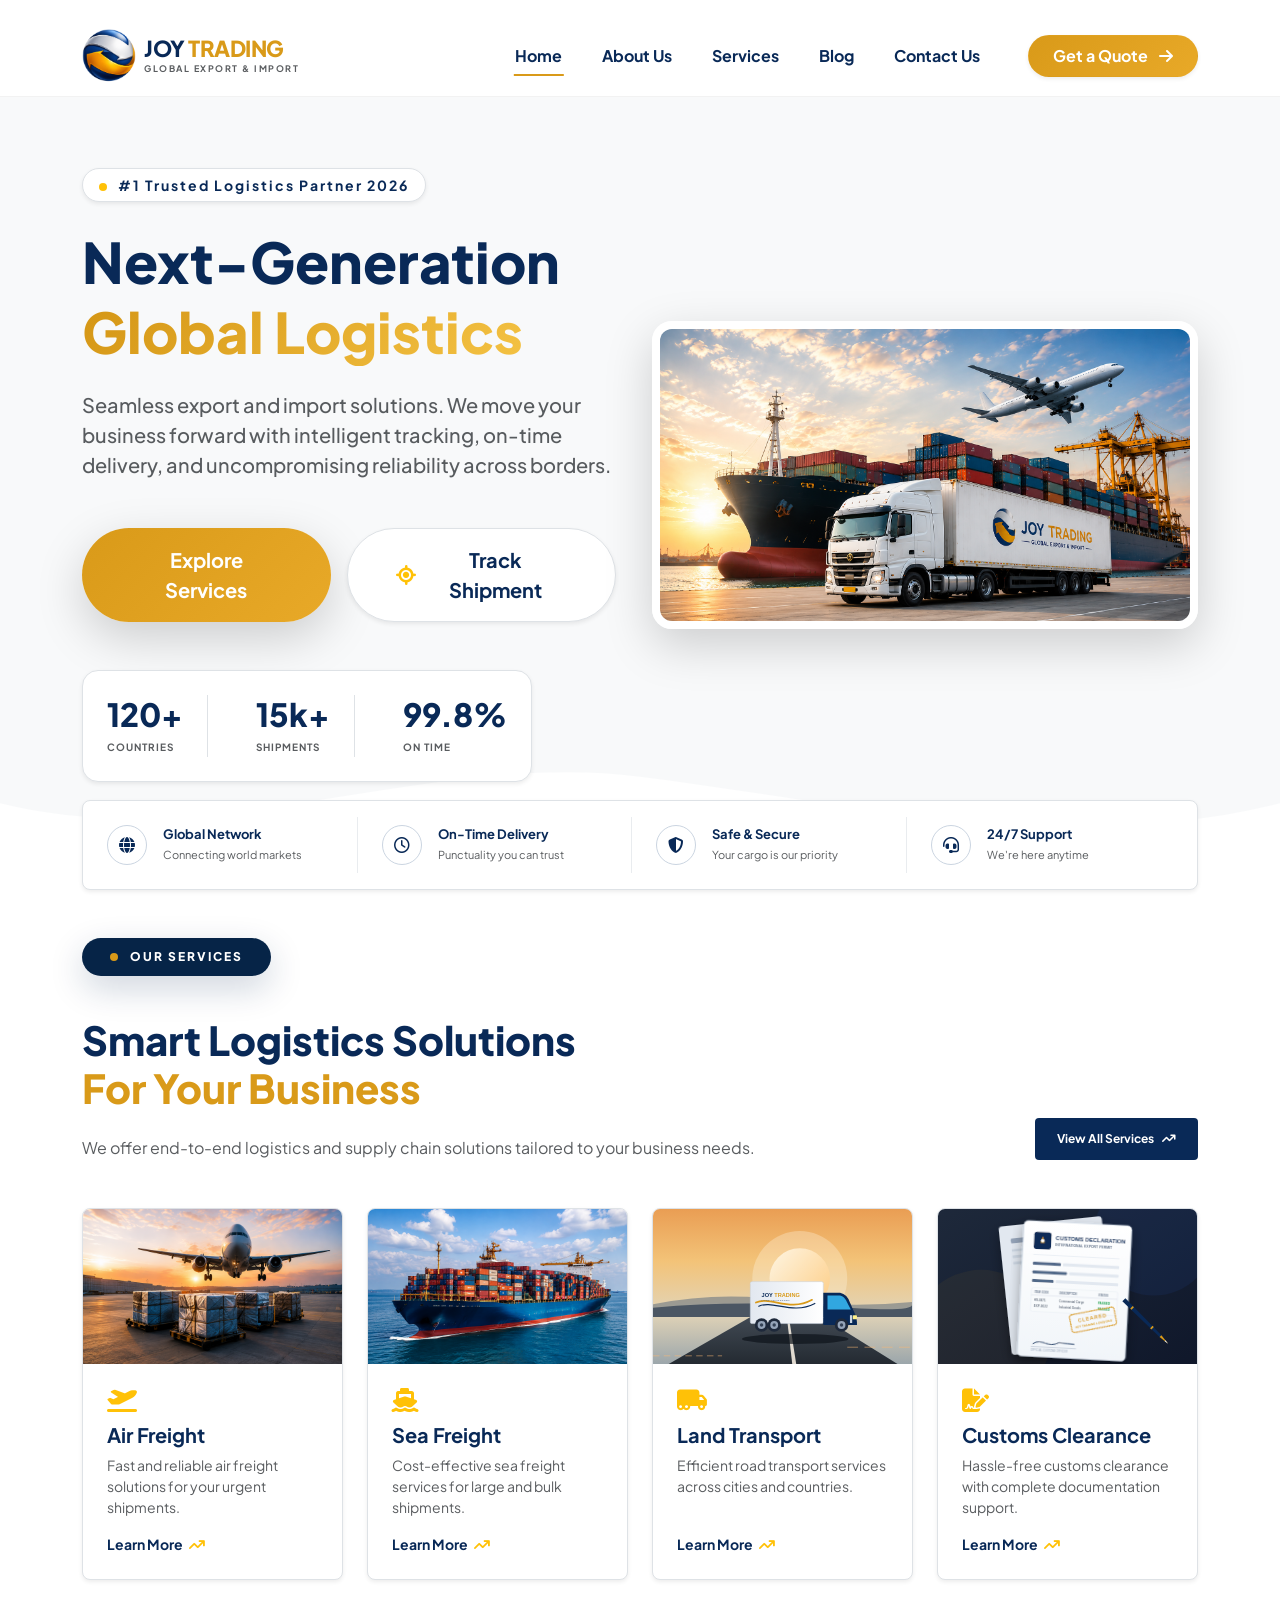
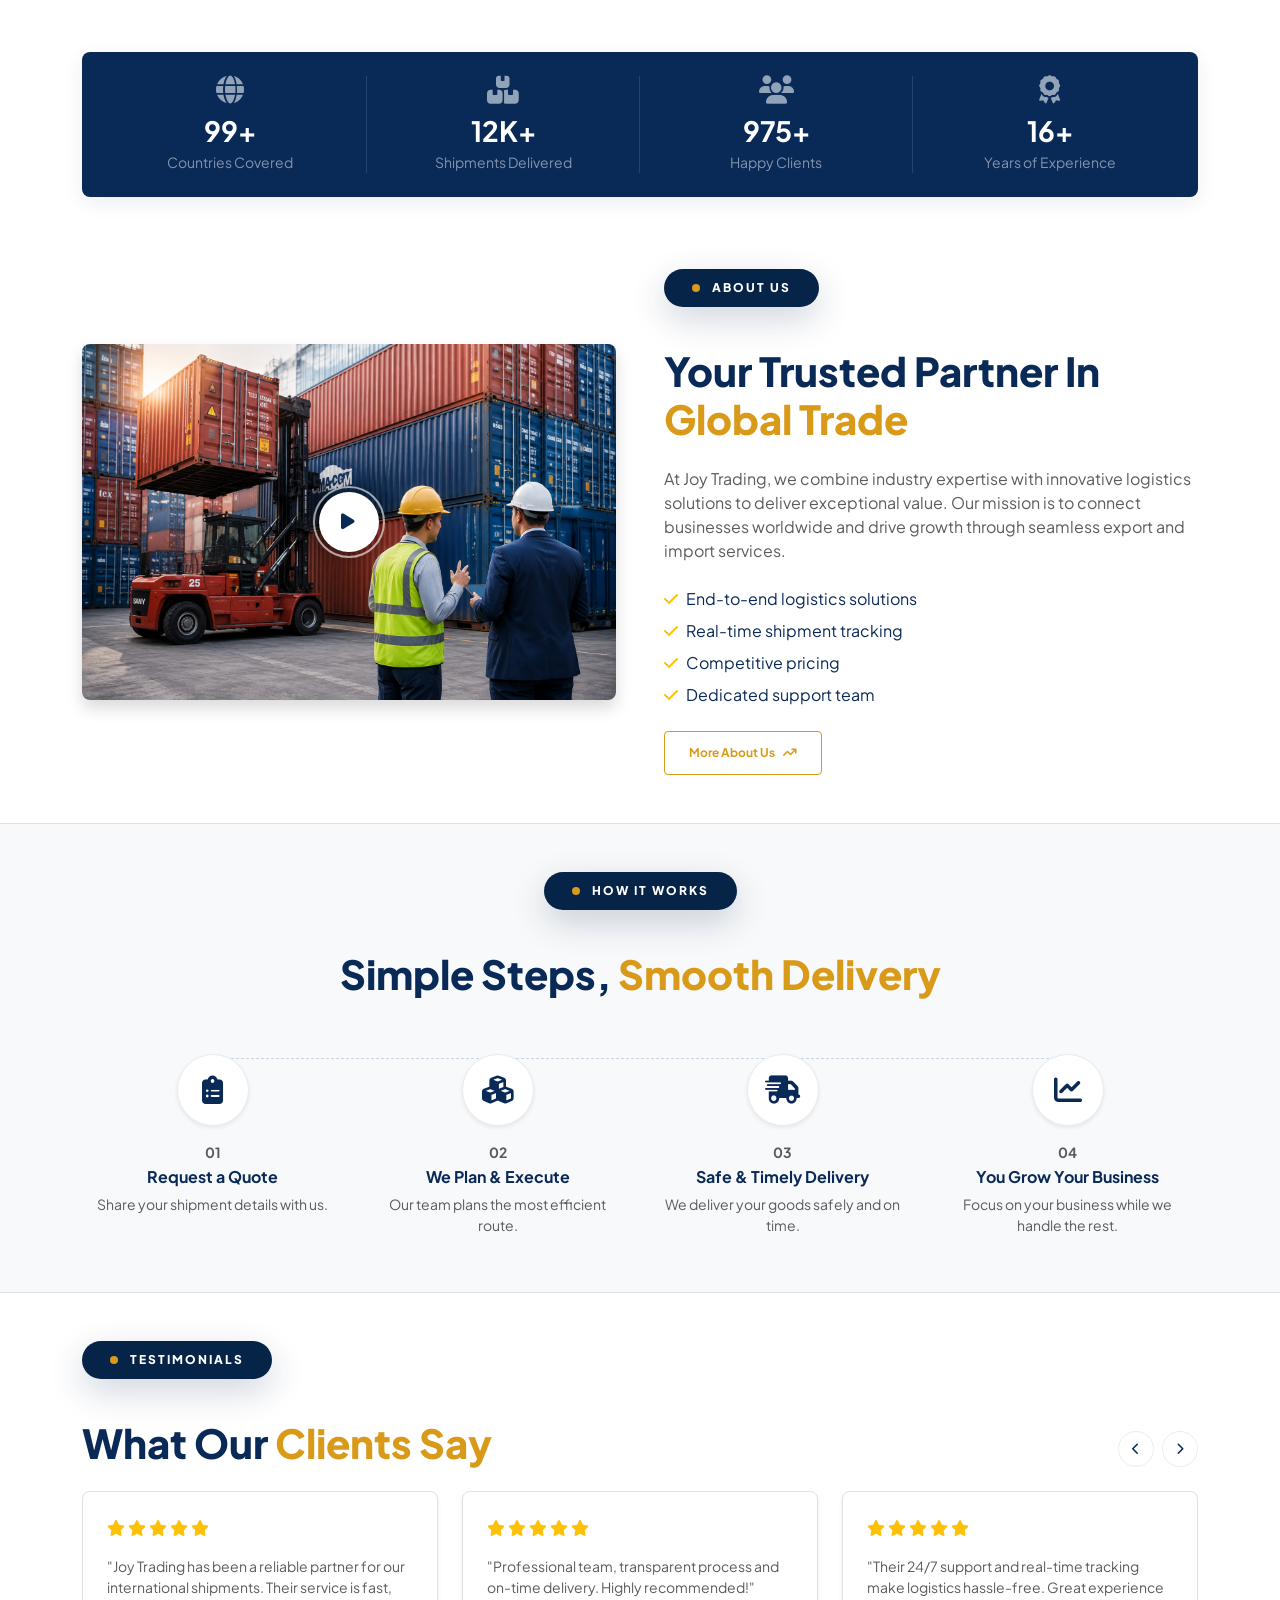
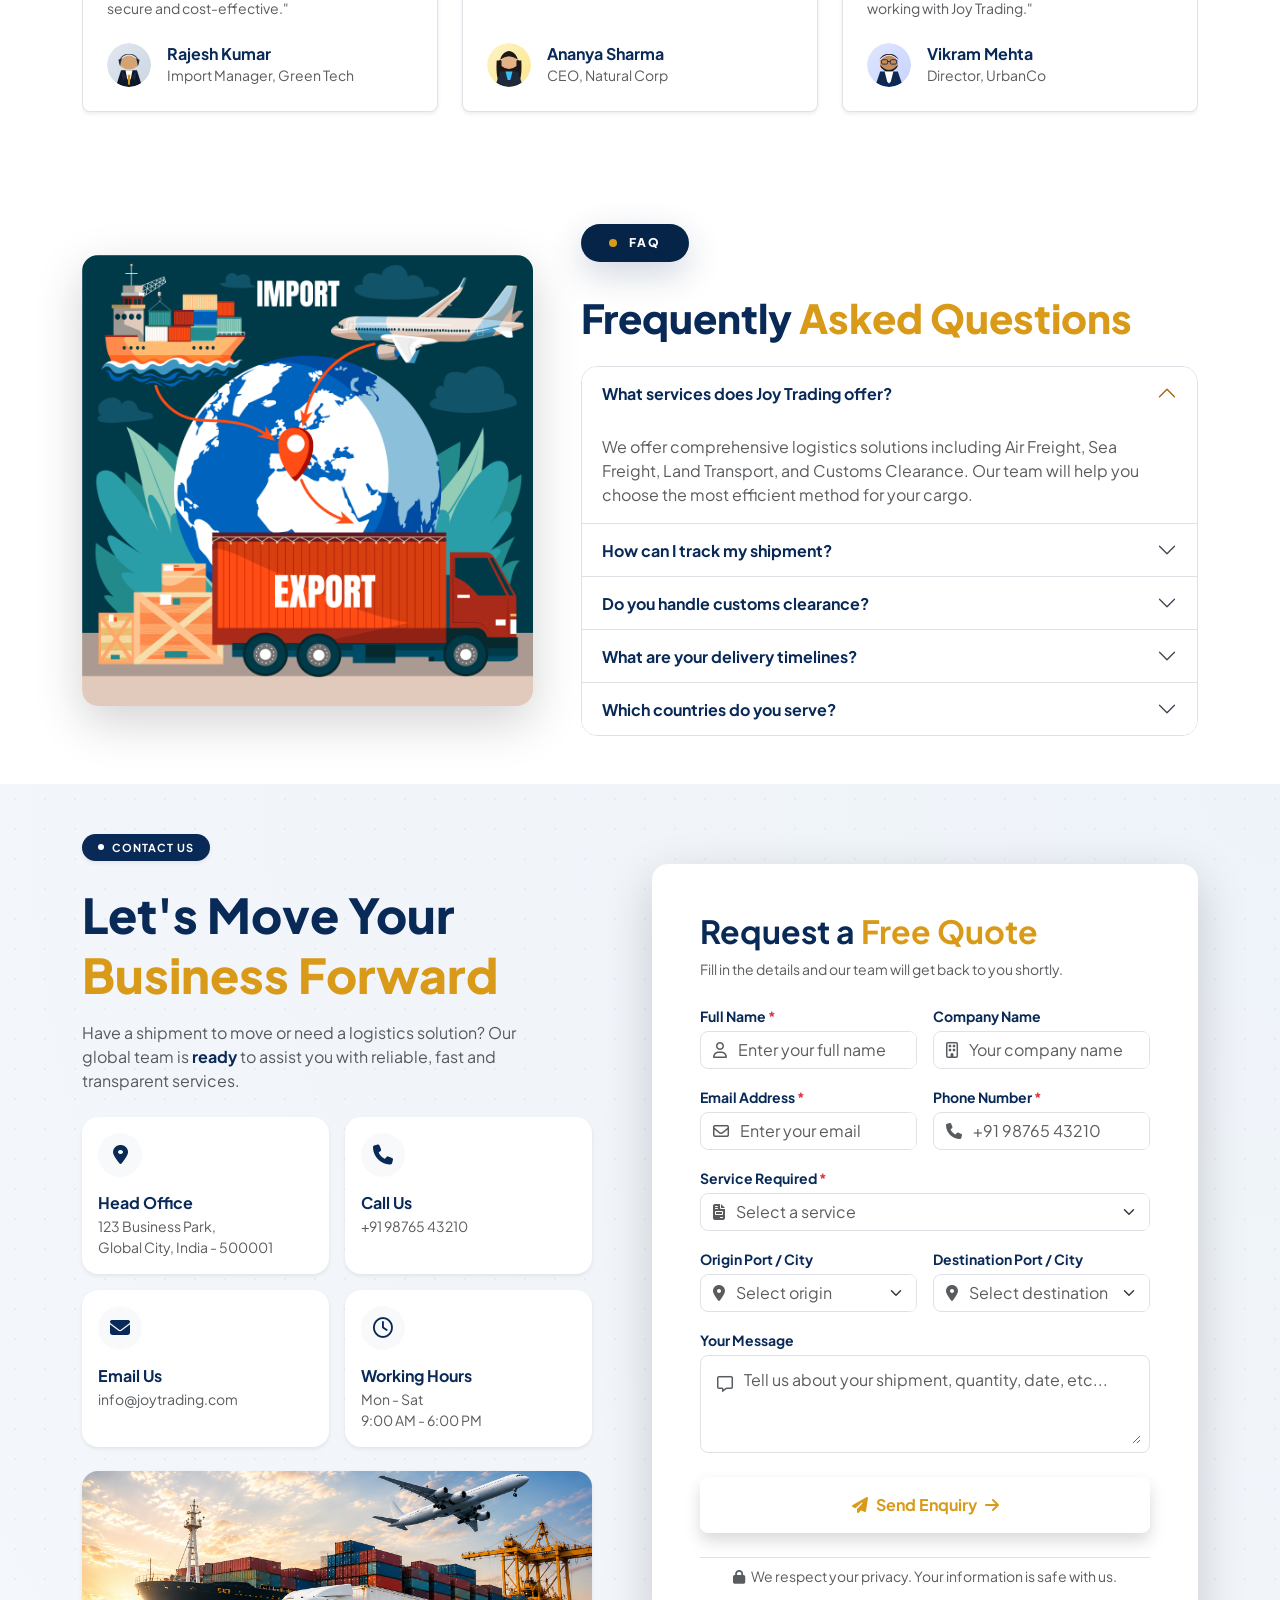
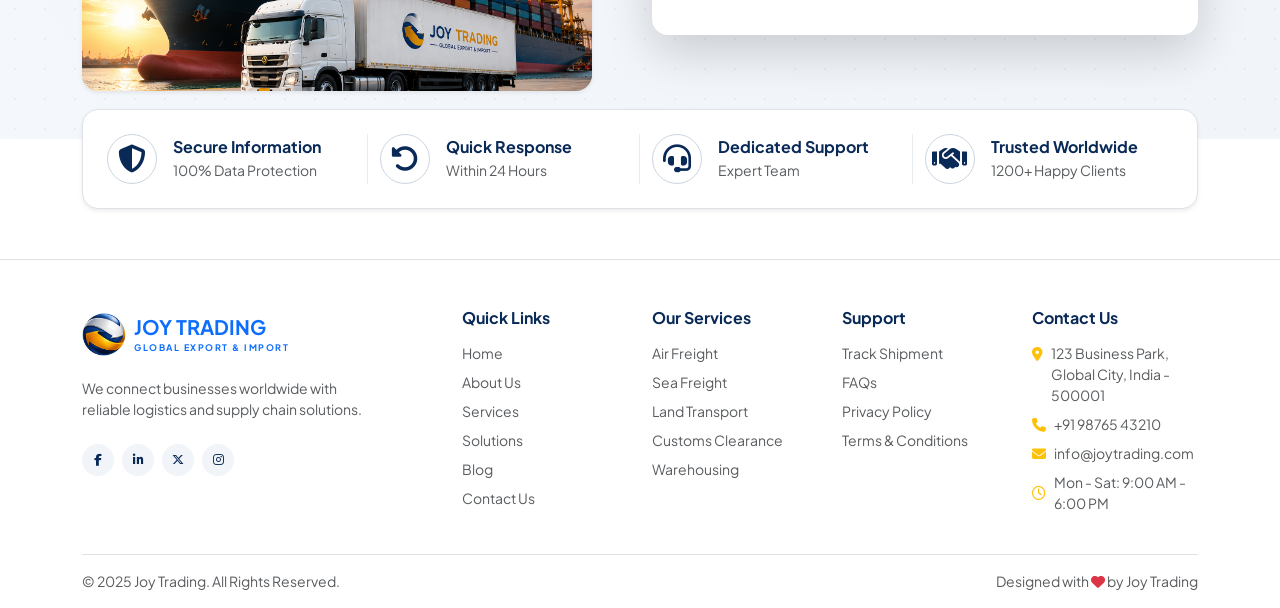
==== commit 253b9946: "chances" ====
--- a/index.html
+++ b/index.html
@@ -377,8 +377,7 @@
             <div class="row align-items-center g-5">
                 <div class="col-lg-6 col-12">
                     <div class="about-image position-relative rounded-3 overflow-hidden shadow">
-                        <img src="assets/images/about.png" alt="About Joy Trading" class="w-100 object-fit-cover"
-                            style="height: 380px;">
+                        <img src="assets/images/about.png" alt="About Joy Trading" class="img-fluid w-100 h-auto">
                         <button class="play-button position-absolute top-50 start-50 translate-middle" id="videoPlayBtn"
                             aria-label="Play Video">
                             <i class="fa-solid fa-play"></i>
@@ -477,7 +476,7 @@
                         <div class="process-item p-2">
                             <div
                                 class="process-icon mb-3 mx-auto bg-white rounded-circle shadow-sm d-flex align-items-center justify-content-center">
-                                <i class="fa-solid fa-shield-check text-primary fs-3"></i>
+                                <i class="fa-solid fa-chart-line text-primary fs-3"></i>
                             </div>
                             <span class="step-num text-muted fw-bold small d-block mb-1">04</span>
                             <h4 class="fs-6 fw-bold mb-2">You Grow Your Business</h4>
@@ -510,7 +509,7 @@
                 </div>
             </div>
 
-            <div class="row g-4" id="testimonialTrack">
+            <div class="testimonial-track gap-4" id="testimonialTrack">
                 <!-- Testimonial 1 -->
                 <!-- Image Path: assets/images/client1.png (fallback: assets/images/avatar1.svg) -->
                 <div class="col-lg-4 col-md-6 col-12">
@@ -592,6 +591,58 @@
                             <div class="customer-details">
                                 <h4 class="fs-6 fw-bold mb-0">Vikram Mehta</h4>
                                 <span class="text-muted small">Director, UrbanCo</span>
+                            </div>
+                        </div>
+                    </div>
+                </div>
+
+                <!-- Testimonial 4 -->
+                <div class="col-lg-4 col-md-6 col-12">
+                    <div class="testimonial-card h-100 bg-white border rounded-3 p-4 shadow-sm d-flex flex-column">
+                        <div class="stars text-warning mb-3">
+                            <i class="fa-solid fa-star"></i>
+                            <i class="fa-solid fa-star"></i>
+                            <i class="fa-solid fa-star"></i>
+                            <i class="fa-solid fa-star"></i>
+                            <i class="fa-solid fa-star"></i>
+                        </div>
+                        <p class="testimonial-text text-muted small mb-4 flex-grow-1">
+                            "Absolutely outstanding service. Their customs clearance expertise saved us days of delays at the border. Very knowledgeable."
+                        </p>
+                        <div class="customer-info d-flex align-items-center gap-3 mt-auto">
+                            <div class="customer-avatar rounded-circle overflow-hidden bg-light d-flex align-items-center justify-content-center text-navy"
+                                style="width: 44px; height: 44px;">
+                                <i class="fa-solid fa-user"></i>
+                            </div>
+                            <div class="customer-details">
+                                <h4 class="fs-6 fw-bold mb-0">Sarah Jenkins</h4>
+                                <span class="text-muted small">Logistics Head, Global Traders</span>
+                            </div>
+                        </div>
+                    </div>
+                </div>
+
+                <!-- Testimonial 5 -->
+                <div class="col-lg-4 col-md-6 col-12">
+                    <div class="testimonial-card h-100 bg-white border rounded-3 p-4 shadow-sm d-flex flex-column">
+                        <div class="stars text-warning mb-3">
+                            <i class="fa-solid fa-star"></i>
+                            <i class="fa-solid fa-star"></i>
+                            <i class="fa-solid fa-star"></i>
+                            <i class="fa-solid fa-star"></i>
+                            <i class="fa-solid fa-star-half-stroke"></i>
+                        </div>
+                        <p class="testimonial-text text-muted small mb-4 flex-grow-1">
+                            "Competitive rates and consistently good communication. We've shifted 80% of our freight to Joy Trading this year alone."
+                        </p>
+                        <div class="customer-info d-flex align-items-center gap-3 mt-auto">
+                            <div class="customer-avatar rounded-circle overflow-hidden bg-light d-flex align-items-center justify-content-center text-navy"
+                                style="width: 44px; height: 44px;">
+                                <i class="fa-solid fa-user"></i>
+                            </div>
+                            <div class="customer-details">
+                                <h4 class="fs-6 fw-bold mb-0">Omar Al-Fayed</h4>
+                                <span class="text-muted small">Founder, Oasis Imports</span>
                             </div>
                         </div>
                     </div>
--- a/assets/css/style.css
+++ b/assets/css/style.css
@@ -227,8 +227,9 @@
 
 /* Custom Buttons */
 .btn-primary-custom {
-    background: var(--primary-navy);
-    color: #FFFFFF;
+    background: #FFFFFF;
+    color: var(--accent-gold);
+    border: 1.5px solid var(--accent-gold);
     padding: 13px 24px;
     border-radius: 4px;
     font-size: 12px;
@@ -236,13 +237,13 @@
     display: inline-flex;
     align-items: center;
     border: none;
-    box-shadow: 0 4px 15px rgba(9, 41, 87, 0.25);
+    box-shadow:  0 8px 25px rgba(217, 154, 25, 0.35);
     transition: var(--transition);
 }
 
 .btn-primary-custom:hover {
-    background-color: var(--primary-navy);
-    border-color: var(--primary-navy);
+    background: linear-gradient(135deg, var(--accent-gold), #e8a928);
+    box-shadow: 0 4px 15px rgba(217, 154, 25, 0.4);
     transform: translateY(-2px);
 }
 
@@ -397,7 +398,7 @@
 .section-badge {
     display: inline-flex;
     align-items: center;
-    background-color: var(--primary-navy);
+    background-color: var(--primary-dark);
     padding: 10px 28px;
     border-radius: 50rem;
     box-shadow: 0 12px 35px rgba(9, 41, 87, 0.2);
@@ -415,7 +416,7 @@
     display: inline-block;
     width: 8px;
     height: 8px;
-    background-color: #ffffff;
+    background-color: var(--accent-gold);
     border-radius: 50%;
     margin-right: 12px;
 }
@@ -798,4 +799,33 @@
         border-bottom: 1px solid #E9ECEF;
         padding-bottom: 1rem;
     }
-}+}
+
+/* ================= TESTIMONIAL SLIDER ================= */
+.testimonial-track {
+    display: flex;
+    overflow-x: auto;
+    scroll-snap-type: x mandatory;
+    scroll-behavior: smooth;
+    -webkit-overflow-scrolling: touch;
+    padding-bottom: 1rem;
+    scrollbar-width: none;
+}
+.testimonial-track::-webkit-scrollbar {
+    display: none;
+}
+.testimonial-track > div {
+    flex: 0 0 calc(33.333% - 1rem);
+    scroll-snap-align: start;
+    min-width: 300px;
+}
+@media (max-width: 991.98px) {
+    .testimonial-track > div {
+        flex: 0 0 calc(50% - 1rem);
+    }
+}
+@media (max-width: 767.98px) {
+    .testimonial-track > div {
+        flex: 0 0 100%;
+    }
+}
